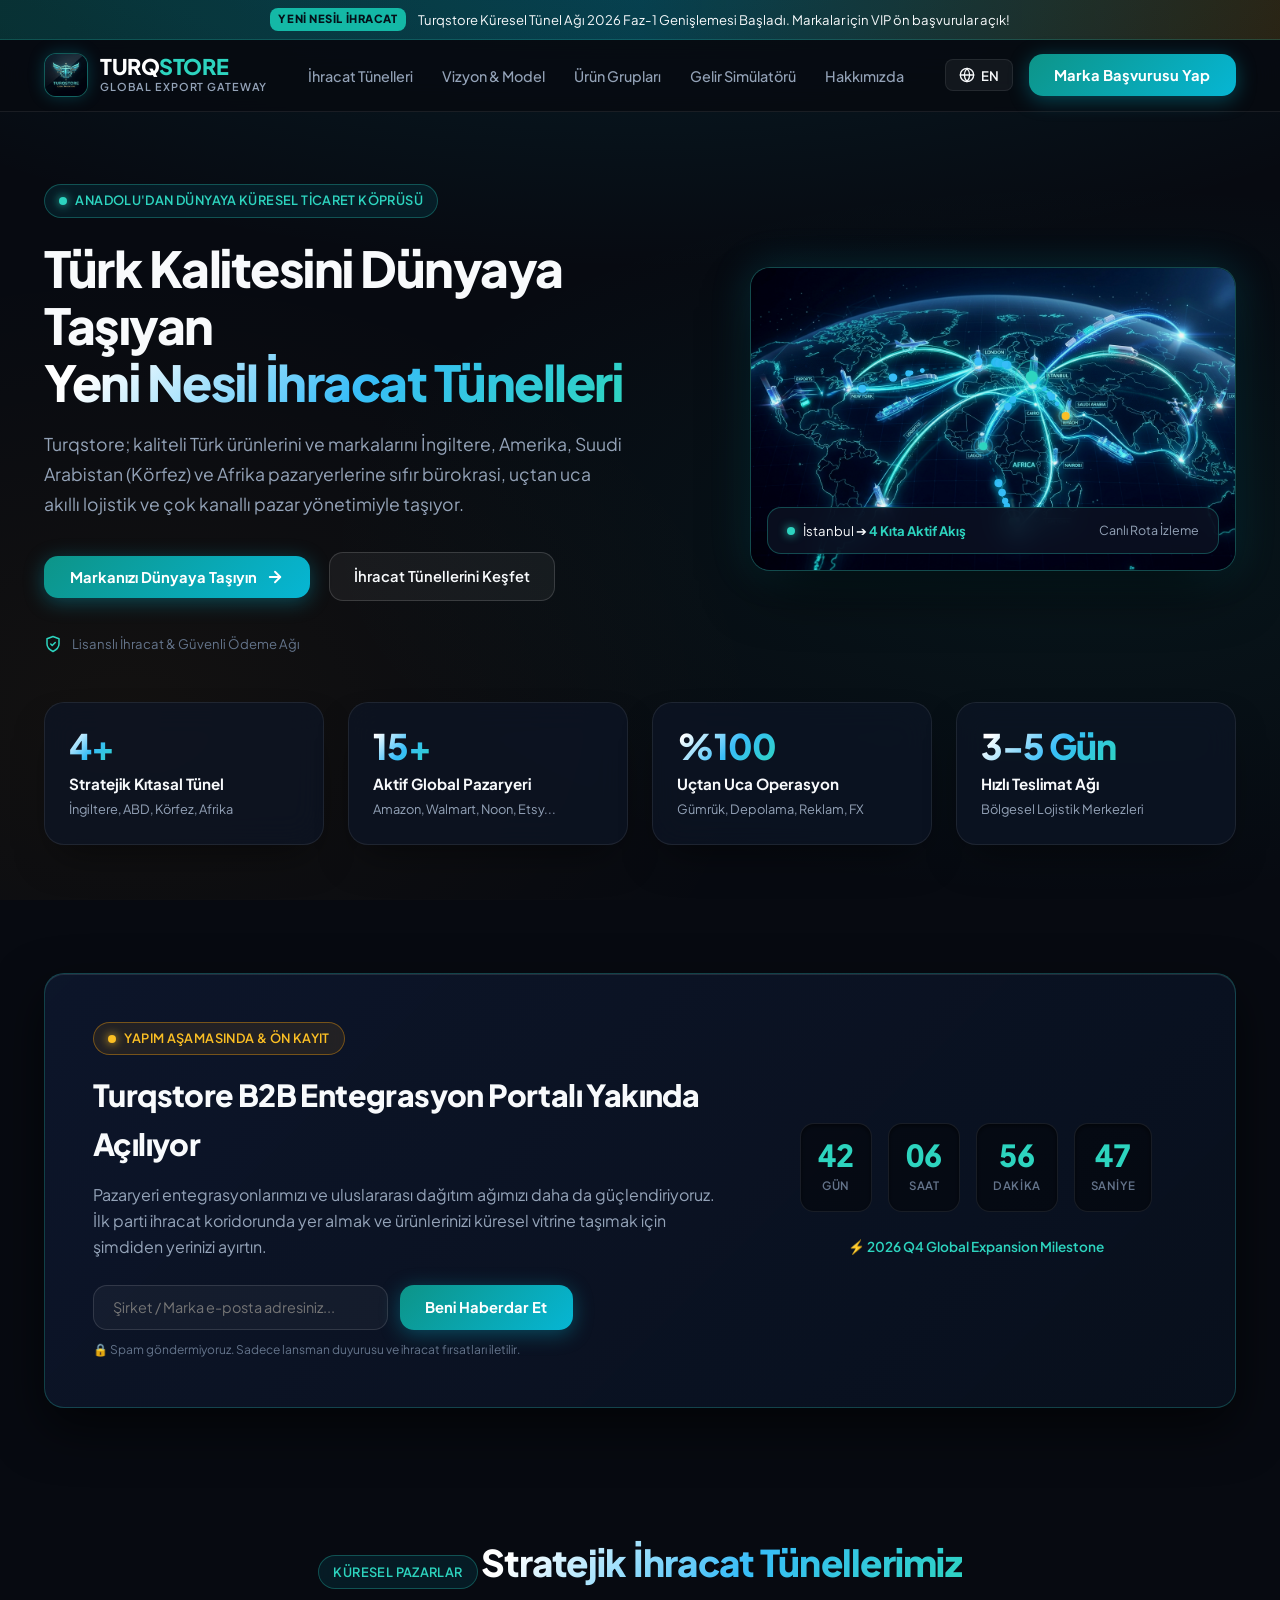
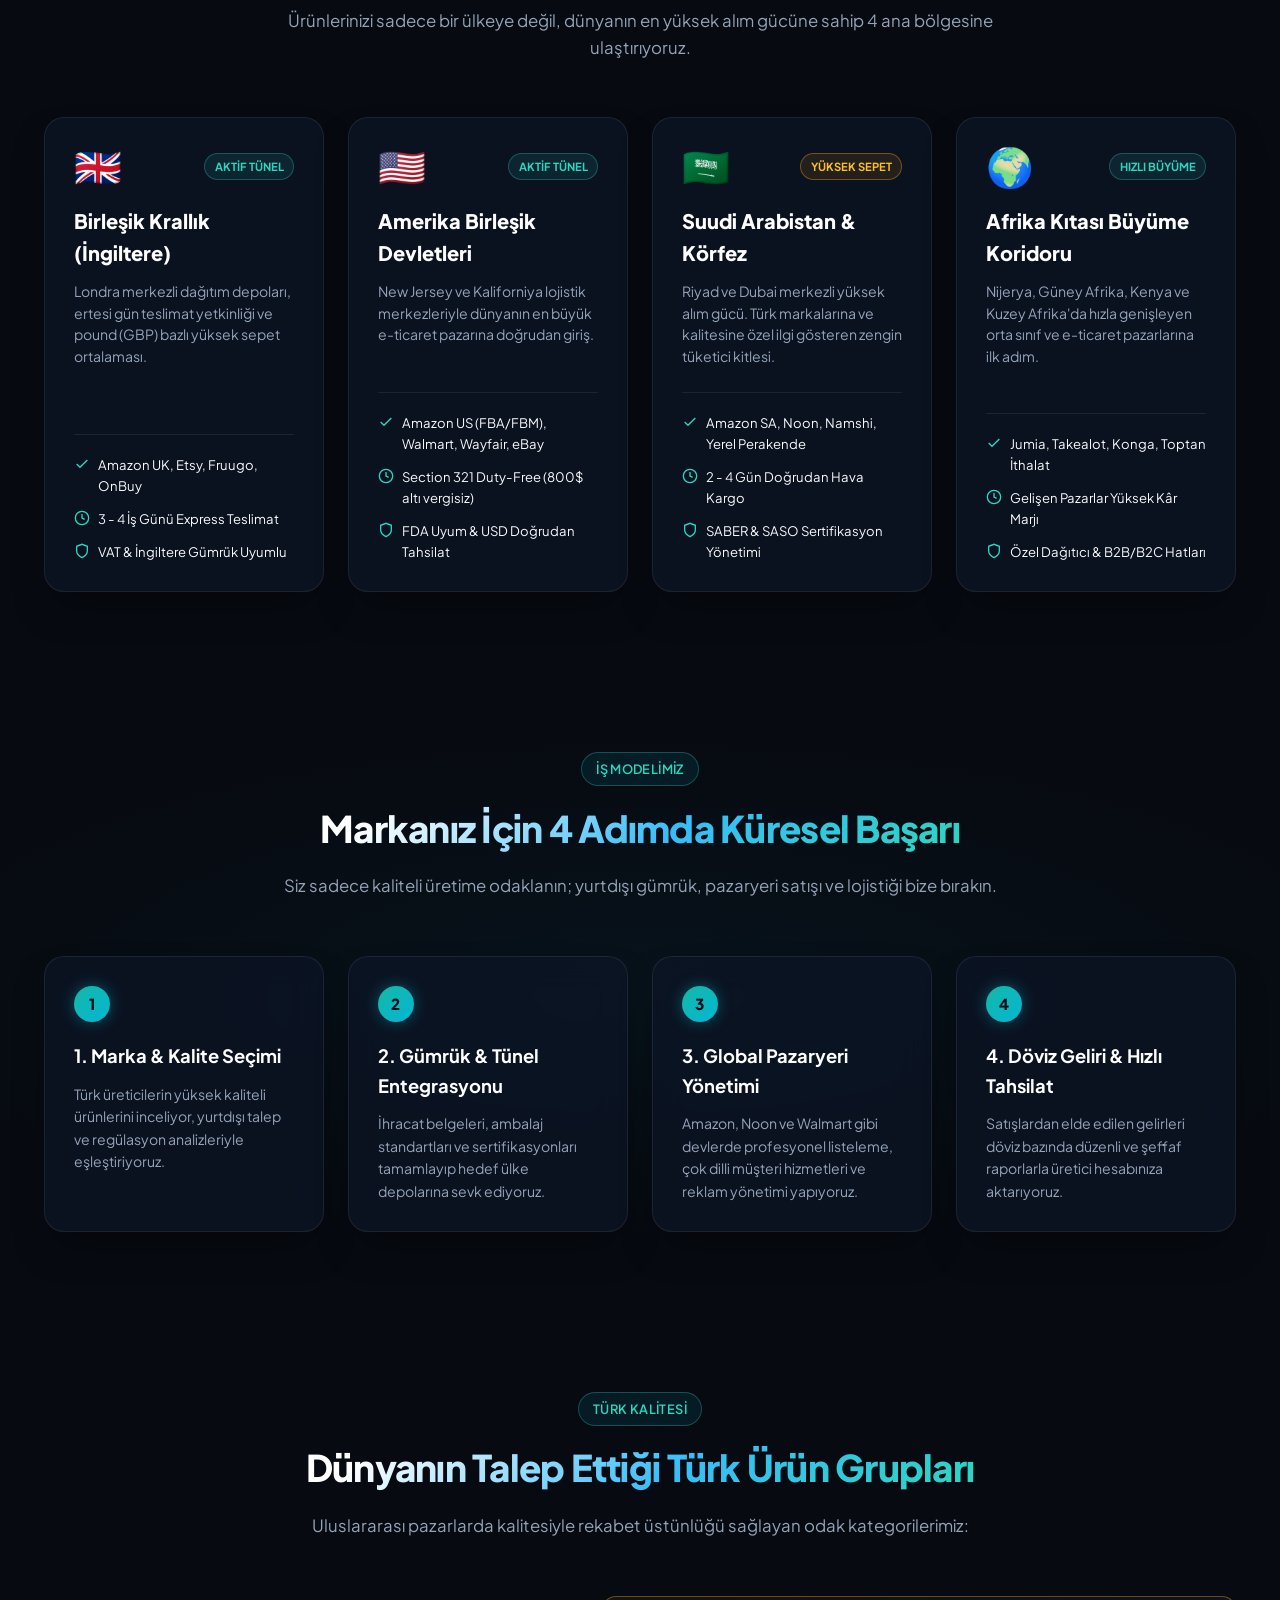
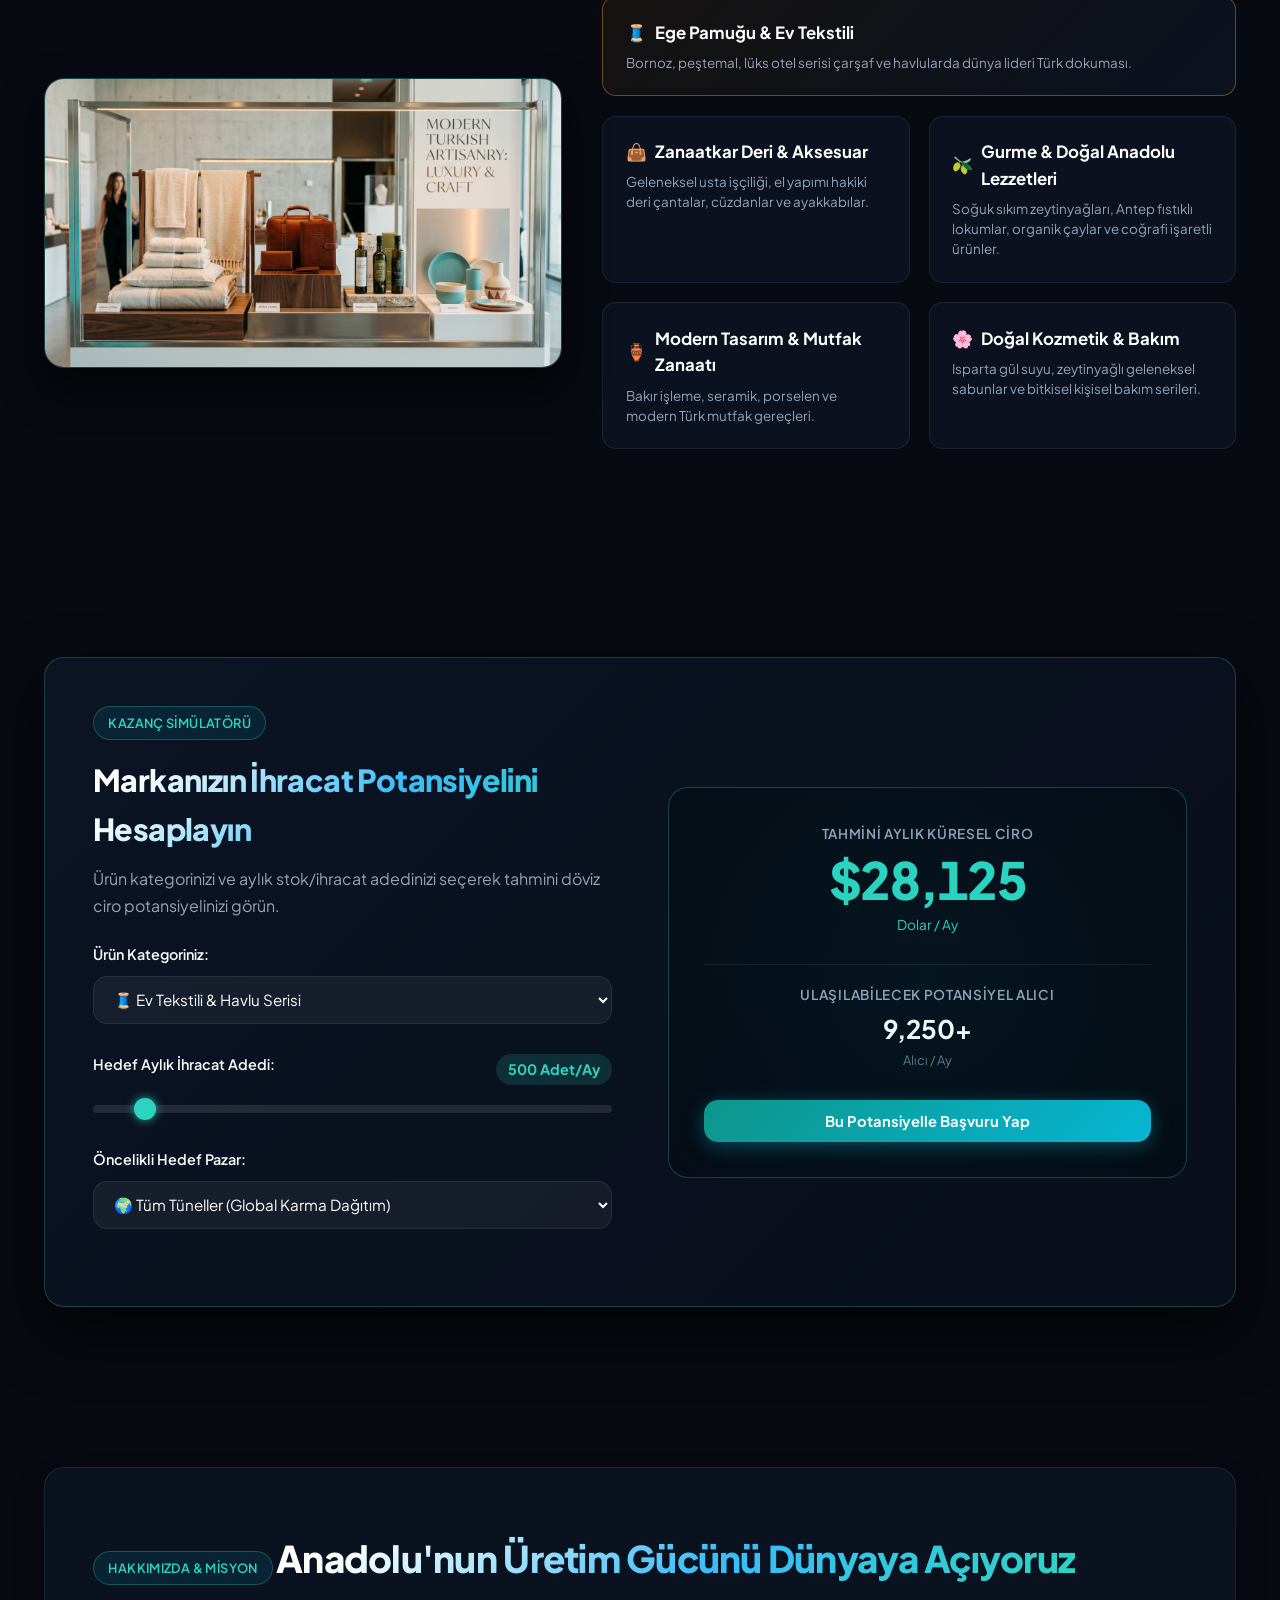
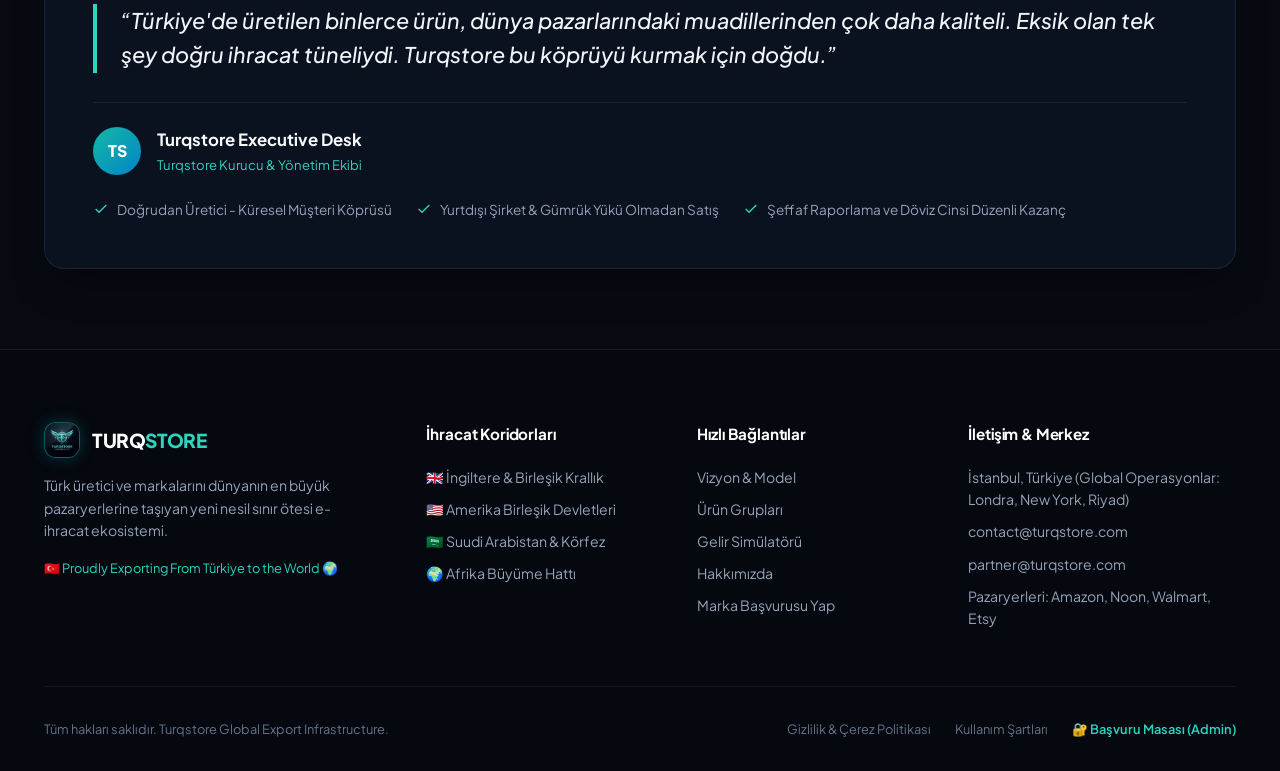
==== index.html @ 83dcb057 "Antigravity START" ====
<!DOCTYPE html>
<html lang="tr">
<head>
  <meta charset="UTF-8">
  <meta name="viewport" content="width=device-width, initial-scale=1.0">
  <title>Turqstore | Türk Markaları İçin Yeni Nesil Küresel İhracat Tünelleri</title>
  <meta name="description" content="Turqstore; Türk üreticilerini ve markalarını İngiltere, Amerika, Suudi Arabistan ve Afrika pazaryerlerine taşıyan yeni nesil sınır ötesi e-ihracat köprüsüdür.">
  <meta name="keywords" content="ihracat, e-ihracat, pazaryeri satış, amazon ihracat, noon körfez satışı, türk ürünleri ihracat, turqstore">
  <meta name="theme-color" content="#070a11">

  <!-- Open Graph -->
  <meta property="og:title" content="Turqstore | Küresel İhracat Tünelleri">
  <meta property="og:description" content="Kaliteli Türk markalarını İngiltere, Amerika, Körfez ve Afrika pazaryerlerine taşıyoruz.">
  <meta property="og:image" content="assets/images/turqstore_hero_visual.jpg">
  <meta property="og:type" content="website">

  <!-- Fonts -->
  <link rel="preconnect" href="https://fonts.googleapis.com">
  <link rel="preconnect" href="https://fonts.gstatic.com" crossorigin>
  <link href="https://fonts.googleapis.com/css2?family=Plus+Jakarta+Sans:wght@400;500;600;700;800&display=swap" rel="stylesheet">

  <!-- Stylesheet -->
  <link rel="stylesheet" href="css/styles.css">
  <link rel="icon" type="image/jpeg" href="assets/images/turqstore_logo_emblem.jpg">
</head>
<body>

  <!-- Top Announcement Bar -->
  <header class="top-announcement">
    <div class="container">
      <span class="badge" data-i18n="announcementBadge">YENİ NESİL İHRACAT</span>
      <span data-i18n="announcementText">Turqstore Küresel Tünel Ağı 2026 Faz-1 Genişlemesi Başladı. Markalar için VIP ön başvurular açık!</span>
    </div>
  </header>

  <!-- Sticky Navbar -->
  <nav class="navbar" id="navbar">
    <div class="container">
      <a href="#hero" class="brand-logo" aria-label="Turqstore Ana Sayfa">
        <div class="brand-emblem-wrap">
          <img src="assets/images/turqstore_logo_emblem.jpg" alt="Turqstore Logo Emblem">
        </div>
        <div class="brand-name-group">
          <div class="brand-title">TURQ<span>STORE</span></div>
          <div class="brand-tagline">Global Export Gateway</div>
        </div>
      </a>

      <ul class="nav-links" id="navLinks">
        <li><a href="#tunnels" class="nav-link" data-i18n="navTunnels">İhracat Tünelleri</a></li>
        <li><a href="#process" class="nav-link" data-i18n="navVision">Vizyon & Model</a></li>
        <li><a href="#products" class="nav-link" data-i18n="navCategories">Ürün Grupları</a></li>
        <li><a href="#calculator" class="nav-link" data-i18n="navCalculator">Gelir Simülatörü</a></li>
        <li><a href="#about" class="nav-link" data-i18n="navAbout">Hakkımızda</a></li>
      </ul>

      <div class="nav-actions">
        <!-- Language Switcher -->
        <button class="lang-btn" id="langToggleBtn" aria-label="Dili Değiştir / Change Language">
          <svg width="16" height="16" viewBox="0 0 24 24" fill="none" stroke="currentColor" stroke-width="2" stroke-linecap="round" stroke-linejoin="round">
            <circle cx="12" cy="12" r="10"></circle>
            <line x1="2" y1="12" x2="22" y2="12"></line>
            <path d="M12 2a15.3 15.3 0 0 1 4 10 15.3 15.3 0 0 1-4 10 15.3 15.3 0 0 1-4-10 15.3 15.3 0 0 1 4-10z"></path>
          </svg>
          <span id="currentLangLabel">EN</span>
        </button>

        <button class="btn-primary open-partner-modal" data-i18n="ctaPartner">
          Marka Başvurusu Yap
        </button>

        <button class="mobile-nav-toggle" id="mobileNavToggle" aria-label="Menüyü Aç/Kapat">
          <svg width="24" height="24" viewBox="0 0 24 24" fill="none" stroke="currentColor" stroke-width="2" stroke-linecap="round" stroke-linejoin="round">
            <line x1="3" y1="12" x2="21" y2="12"></line>
            <line x1="3" y1="6" x2="21" y2="6"></line>
            <line x1="3" y1="18" x2="21" y2="18"></line>
          </svg>
        </button>
      </div>
    </div>
  </nav>

  <!-- Hero Section -->
  <section class="hero-section" id="hero">
    <div class="container">
      <div class="hero-grid">
        <!-- Left Content -->
        <div class="hero-content">
          <div class="pill-badge">
            <span class="pulse-dot"></span>
            <span data-i18n="heroPill">Anadolu'dan Dünyaya Küresel Ticaret Köprüsü</span>
          </div>

          <h1 class="hero-title">
            <span data-i18n="heroTitleStart">Türk Kalitesini Dünyaya Taşıyan</span><br>
            <span class="text-gradient" data-i18n="heroTitleGradient">Yeni Nesil İhracat Tünelleri</span>
          </h1>

          <p class="hero-desc" data-i18n="heroDesc">
            Turqstore; kaliteli Türk ürünlerini ve markalarını İngiltere, Amerika, Suudi Arabistan (Körfez) ve Afrika pazaryerlerine sıfır bürokrasi, uçtan uca akıllı lojistik ve çok kanallı pazar yönetimiyle taşıyor.
          </p>

          <div class="hero-actions">
            <button class="btn-primary open-partner-modal">
              <span data-i18n="heroBtnPrimary">Markanızı Dünyaya Taşıyın</span>
              <svg width="18" height="18" viewBox="0 0 24 24" fill="none" stroke="currentColor" stroke-width="2.5" stroke-linecap="round" stroke-linejoin="round">
                <line x1="5" y1="12" x2="19" y2="12"></line>
                <polyline points="12 5 19 12 12 19"></polyline>
              </svg>
            </button>

            <a href="#tunnels" class="btn-secondary" data-i18n="heroBtnSecondary">
              İhracat Tünellerini Keşfet
            </a>
          </div>

          <div class="hero-trust-badge">
            <svg width="18" height="18" viewBox="0 0 24 24" fill="none" stroke="currentColor" stroke-width="2" stroke-linecap="round" stroke-linejoin="round">
              <path d="M12 22s8-4 8-10V5l-8-3-8 3v7c0 6 8 10 8 10z"></path>
              <polyline points="9 12 11 14 15 10"></polyline>
            </svg>
            <span data-i18n="heroBadgeSecure">Lisanslı İhracat & Güvenli Ödeme Ağı</span>
          </div>
        </div>

        <!-- Right Visual & Interactive Map Canvas -->
        <div class="hero-visual-card">
          <img src="assets/images/turqstore_hero_visual.jpg" alt="Turqstore Global Trade Map">
          <!-- Interactive Node Canvas Overlay -->
          <canvas id="heroRouteCanvas" class="hero-canvas-overlay"></canvas>

          <div class="hero-floating-tag">
            <div class="floating-tag-item">
              <span class="pulse-dot"></span>
              <span>İstanbul ➔ <b>4 Kıta Aktif Akış</b></span>
            </div>
            <div class="floating-tag-item" style="color: var(--text-muted); font-size: 0.78rem;">
              <span>Canlı Rota İzleme</span>
            </div>
          </div>
        </div>
      </div>

      <!-- Live KPI Stats Strip -->
      <div class="stats-strip">
        <div class="stats-grid">
          <div class="glass-panel stat-item">
            <div class="stat-num text-gradient" data-i18n="stat1Number">4+</div>
            <div class="stat-title" data-i18n="stat1Label">Stratejik Kıtasal Tünel</div>
            <div class="stat-desc" data-i18n="stat1Sub">İngiltere, ABD, Körfez, Afrika</div>
          </div>

          <div class="glass-panel stat-item">
            <div class="stat-num text-gradient" data-i18n="stat2Number">15+</div>
            <div class="stat-title" data-i18n="stat2Label">Aktif Global Pazaryeri</div>
            <div class="stat-desc" data-i18n="stat2Sub">Amazon, Walmart, Noon, Etsy...</div>
          </div>

          <div class="glass-panel stat-item">
            <div class="stat-num text-gradient" data-i18n="stat3Number">%100</div>
            <div class="stat-title" data-i18n="stat3Label">Uçtan Uca Operasyon</div>
            <div class="stat-desc" data-i18n="stat3Sub">Gümrük, Depolama, Reklam, FX</div>
          </div>

          <div class="glass-panel stat-item">
            <div class="stat-num text-gradient" data-i18n="stat4Number">3-5 Gün</div>
            <div class="stat-title" data-i18n="stat4Label">Hızlı Teslimat Ağı</div>
            <div class="stat-desc" data-i18n="stat4Sub">Bölgesel Lojistik Merkezleri</div>
          </div>
        </div>
      </div>
    </div>
  </section>

  <!-- Launch & Under Construction VIP Portal Banner -->
  <section class="launch-banner-section" id="launch">
    <div class="container">
      <div class="launch-box">
        <div class="launch-grid">
          <div>
            <div class="pill-badge" style="border-color: rgba(245, 158, 11, 0.4); background: rgba(245, 158, 11, 0.1); color: var(--gold-400);">
              <span class="pulse-dot" style="background-color: var(--gold-400); box-shadow: 0 0 10px var(--gold-400);"></span>
              <span data-i18n="launchBadge">YAPIM AŞAMASINDA & ÖN KAYIT</span>
            </div>

            <h2 class="launch-title" data-i18n="launchTitle">Turqstore B2B Entegrasyon Portalı Yakında Açılıyor</h2>
            <p class="launch-desc" data-i18n="launchDesc">
              Pazaryeri entegrasyonlarımızı ve uluslararası dağıtım ağımızı daha da güçlendiriyoruz. İlk parti ihracat koridorunda yer almak ve ürünlerinizi küresel vitrine taşımak için şimdiden yerinizi ayırtın.
            </p>

            <!-- Newsletter / Pre-Registration -->
            <form class="newsletter-form" id="newsletterForm">
              <input type="email" class="newsletter-input" required placeholder="Şirket / Marka e-posta adresiniz..." data-i18n-placeholder="newsletterPlaceholder">
              <button type="submit" class="btn-primary" data-i18n="newsletterBtn">Beni Haberdar Et</button>
            </form>
            <div class="form-note" data-i18n="newsletterNote">🔒 Spam göndermiyoruz. Sadece lansman duyurusu ve ihracat fırsatları iletilir.</div>
          </div>

          <!-- Digital Countdown Units -->
          <div style="display: flex; flex-direction: column; align-items: center; justify-content: center;">
            <div class="countdown-container">
              <div class="countdown-unit">
                <div class="countdown-val" id="countDays">42</div>
                <div class="countdown-label" data-i18n="days">Gün</div>
              </div>
              <div class="countdown-unit">
                <div class="countdown-val" id="countHours">18</div>
                <div class="countdown-label" data-i18n="hours">Saat</div>
              </div>
              <div class="countdown-unit">
                <div class="countdown-val" id="countMinutes">45</div>
                <div class="countdown-label" data-i18n="minutes">Dakika</div>
              </div>
              <div class="countdown-unit">
                <div class="countdown-val" id="countSeconds">30</div>
                <div class="countdown-label" data-i18n="seconds">Saniye</div>
              </div>
            </div>
            <div style="font-size: 0.85rem; color: var(--turq-400); font-weight: 600;">
              ⚡ 2026 Q4 Global Expansion Milestone
            </div>
          </div>
        </div>
      </div>
    </div>
  </section>

  <!-- Strategic Export Corridors Section -->
  <section class="tunnels-section" id="tunnels">
    <div class="container">
      <div class="section-header">
        <div class="pill-badge" data-i18n="tunnelsBadge">KÜRESEL PAZARLAR</div>
        <h2 class="section-title text-gradient" data-i18n="tunnelsTitle">Stratejik İhracat Tünellerimiz</h2>
        <p class="section-subtitle" data-i18n="tunnelsSubtitle">
          Ürünlerinizi sadece bir ülkeye değil, dünyanın en yüksek alım gücüne sahip 4 ana bölgesine ulaştırıyoruz.
        </p>
      </div>

      <div class="tunnels-grid">
        <!-- UK Tunnel -->
        <div class="glass-panel tunnel-card">
          <div>
            <div class="tunnel-header">
              <span class="tunnel-flag-icon">🇬🇧</span>
              <span class="tunnel-status-badge">AKTİF TÜNEL</span>
            </div>
            <h3 class="tunnel-name" data-i18n="tunnelUKTitle">Birleşik Krallık (İngiltere)</h3>
            <p class="tunnel-desc" data-i18n="tunnelUKDesc">
              Londra merkezli dağıtım depoları, ertesi gün teslimat yetkinliği ve pound (GBP) bazlı yüksek sepet ortalaması.
            </p>
          </div>

          <ul class="tunnel-meta-list">
            <li class="tunnel-meta-item">
              <svg viewBox="0 0 24 24" fill="none" stroke="currentColor" stroke-width="2"><polyline points="20 6 9 17 4 12"></polyline></svg>
              <span data-i18n="tunnelUKPlatforms">Amazon UK, Etsy, Fruugo, OnBuy</span>
            </li>
            <li class="tunnel-meta-item">
              <svg viewBox="0 0 24 24" fill="none" stroke="currentColor" stroke-width="2"><circle cx="12" cy="12" r="10"></circle><polyline points="12 6 12 12 16 14"></polyline></svg>
              <span data-i18n="tunnelUKTransit">3 - 4 İş Günü Express Teslimat</span>
            </li>
            <li class="tunnel-meta-item">
              <svg viewBox="0 0 24 24" fill="none" stroke="currentColor" stroke-width="2"><path d="M12 22s8-4 8-10V5l-8-3-8 3v7c0 6 8 10 8 10z"></path></svg>
              <span data-i18n="tunnelUKCustoms">VAT & İngiltere Gümrük Uyumlu</span>
            </li>
          </ul>
        </div>

        <!-- USA Tunnel -->
        <div class="glass-panel tunnel-card">
          <div>
            <div class="tunnel-header">
              <span class="tunnel-flag-icon">🇺🇸</span>
              <span class="tunnel-status-badge">AKTİF TÜNEL</span>
            </div>
            <h3 class="tunnel-name" data-i18n="tunnelUSATitle">Amerika Birleşik Devletleri</h3>
            <p class="tunnel-desc" data-i18n="tunnelUSADesc">
              New Jersey ve Kaliforniya lojistik merkezleriyle dünyanın en büyük e-ticaret pazarına doğrudan giriş.
            </p>
          </div>

          <ul class="tunnel-meta-list">
            <li class="tunnel-meta-item">
              <svg viewBox="0 0 24 24" fill="none" stroke="currentColor" stroke-width="2"><polyline points="20 6 9 17 4 12"></polyline></svg>
              <span data-i18n="tunnelUSAPlatforms">Amazon US (FBA/FBM), Walmart, Wayfair, eBay</span>
            </li>
            <li class="tunnel-meta-item">
              <svg viewBox="0 0 24 24" fill="none" stroke="currentColor" stroke-width="2"><circle cx="12" cy="12" r="10"></circle><polyline points="12 6 12 12 16 14"></polyline></svg>
              <span data-i18n="tunnelUSATransit">Section 321 Duty-Free (800$ altı vergisiz)</span>
            </li>
            <li class="tunnel-meta-item">
              <svg viewBox="0 0 24 24" fill="none" stroke="currentColor" stroke-width="2"><path d="M12 22s8-4 8-10V5l-8-3-8 3v7c0 6 8 10 8 10z"></path></svg>
              <span data-i18n="tunnelUSACustoms">FDA Uyum & USD Doğrudan Tahsilat</span>
            </li>
          </ul>
        </div>

        <!-- Saudi Arabia & Gulf Tunnel -->
        <div class="glass-panel tunnel-card">
          <div>
            <div class="tunnel-header">
              <span class="tunnel-flag-icon">🇸🇦</span>
              <span class="tunnel-status-badge" style="color: var(--gold-400); border-color: rgba(245, 158, 11, 0.4); background: rgba(245, 158, 11, 0.1);">YÜKSEK SEPET</span>
            </div>
            <h3 class="tunnel-name" data-i18n="tunnelMENATitle">Suudi Arabistan & Körfez</h3>
            <p class="tunnel-desc" data-i18n="tunnelMENADesc">
              Riyad ve Dubai merkezli yüksek alım gücü. Türk markalarına ve kalitesine özel ilgi gösteren zengin tüketici kitlesi.
            </p>
          </div>

          <ul class="tunnel-meta-list">
            <li class="tunnel-meta-item">
              <svg viewBox="0 0 24 24" fill="none" stroke="currentColor" stroke-width="2"><polyline points="20 6 9 17 4 12"></polyline></svg>
              <span data-i18n="tunnelMENAPlatforms">Amazon SA, Noon, Namshi, Yerel Perakende</span>
            </li>
            <li class="tunnel-meta-item">
              <svg viewBox="0 0 24 24" fill="none" stroke="currentColor" stroke-width="2"><circle cx="12" cy="12" r="10"></circle><polyline points="12 6 12 12 16 14"></polyline></svg>
              <span data-i18n="tunnelMENATransit">2 - 4 Gün Doğrudan Hava Kargo</span>
            </li>
            <li class="tunnel-meta-item">
              <svg viewBox="0 0 24 24" fill="none" stroke="currentColor" stroke-width="2"><path d="M12 22s8-4 8-10V5l-8-3-8 3v7c0 6 8 10 8 10z"></path></svg>
              <span data-i18n="tunnelMENACustoms">SABER & SASO Sertifikasyon Yönetimi</span>
            </li>
          </ul>
        </div>

        <!-- Africa Corridor -->
        <div class="glass-panel tunnel-card">
          <div>
            <div class="tunnel-header">
              <span class="tunnel-flag-icon">🌍</span>
              <span class="tunnel-status-badge">HIZLI BÜYÜME</span>
            </div>
            <h3 class="tunnel-name" data-i18n="tunnelAfricaTitle">Afrika Kıtası Büyüme Koridoru</h3>
            <p class="tunnel-desc" data-i18n="tunnelAfricaDesc">
              Nijerya, Güney Afrika, Kenya ve Kuzey Afrika'da hızla genişleyen orta sınıf ve e-ticaret pazarlarına ilk adım.
            </p>
          </div>

          <ul class="tunnel-meta-list">
            <li class="tunnel-meta-item">
              <svg viewBox="0 0 24 24" fill="none" stroke="currentColor" stroke-width="2"><polyline points="20 6 9 17 4 12"></polyline></svg>
              <span data-i18n="tunnelAfricaPlatforms">Jumia, Takealot, Konga, Toptan İthalat</span>
            </li>
            <li class="tunnel-meta-item">
              <svg viewBox="0 0 24 24" fill="none" stroke="currentColor" stroke-width="2"><circle cx="12" cy="12" r="10"></circle><polyline points="12 6 12 12 16 14"></polyline></svg>
              <span data-i18n="tunnelAfricaTransit">Gelişen Pazarlar Yüksek Kâr Marjı</span>
            </li>
            <li class="tunnel-meta-item">
              <svg viewBox="0 0 24 24" fill="none" stroke="currentColor" stroke-width="2"><path d="M12 22s8-4 8-10V5l-8-3-8 3v7c0 6 8 10 8 10z"></path></svg>
              <span data-i18n="tunnelAfricaCustoms">Özel Dağıtıcı & B2B/B2C Hatları</span>
            </li>
          </ul>
        </div>
      </div>
    </div>
  </section>

  <!-- How It Works / Operation Process Section -->
  <section class="process-section" id="process">
    <div class="container">
      <div class="section-header">
        <div class="pill-badge" data-i18n="processBadge">İŞ MODELİMİZ</div>
        <h2 class="section-title text-gradient" data-i18n="processTitle">Markanız İçin 4 Adımda Küresel Başarı</h2>
        <p class="section-subtitle" data-i18n="processSubtitle">
          Siz sadece kaliteli üretime odaklanın; yurtdışı gümrük, pazaryeri satışı ve lojistiği bize bırakın.
        </p>
      </div>

      <div class="process-grid">
        <div class="glass-panel step-card">
          <div class="step-num-pill">1</div>
          <h3 class="step-title" data-i18n="step1Title">1. Marka & Kalite Seçimi</h3>
          <p class="step-desc" data-i18n="step1Desc">
            Türk üreticilerin yüksek kaliteli ürünlerini inceliyor, yurtdışı talep ve regülasyon analizleriyle eşleştiriyoruz.
          </p>
        </div>

        <div class="glass-panel step-card">
          <div class="step-num-pill">2</div>
          <h3 class="step-title" data-i18n="step2Title">2. Gümrük & Tünel Entegrasyonu</h3>
          <p class="step-desc" data-i18n="step2Desc">
            İhracat belgeleri, ambalaj standartları ve sertifikasyonları tamamlayıp hedef ülke depolarına sevk ediyoruz.
          </p>
        </div>

        <div class="glass-panel step-card">
          <div class="step-num-pill">3</div>
          <h3 class="step-title" data-i18n="step3Title">3. Global Pazaryeri Yönetimi</h3>
          <p class="step-desc" data-i18n="step3Desc">
            Amazon, Noon ve Walmart gibi devlerde profesyonel listeleme, çok dilli müşteri hizmetleri ve reklam yönetimi yapıyoruz.
          </p>
        </div>

        <div class="glass-panel step-card">
          <div class="step-num-pill">4</div>
          <h3 class="step-title" data-i18n="step4Title">4. Döviz Geliri & Hızlı Tahsilat</h3>
          <p class="step-desc" data-i18n="step4Desc">
            Satışlardan elde edilen gelirleri döviz bazında düzenli ve şeffaf raporlarla üretici hesabınıza aktarıyoruz.
          </p>
        </div>
      </div>
    </div>
  </section>

  <!-- Curated Turkish Quality Showcase Section -->
  <section class="products-section" id="products">
    <div class="container">
      <div class="section-header">
        <div class="pill-badge" data-i18n="productsBadge">TÜRK KALİTESİ</div>
        <h2 class="section-title text-gradient" data-i18n="productsTitle">Dünyanın Talep Ettiği Türk Ürün Grupları</h2>
        <p class="section-subtitle" data-i18n="productsSubtitle">
          Uluslararası pazarlarda kalitesiyle rekabet üstünlüğü sağlayan odak kategorilerimiz:
        </p>
      </div>

      <div class="products-feature-wrap">
        <!-- Visual Display Image -->
        <div class="products-hero-img-wrap">
          <img src="assets/images/turqstore_products_showcase.jpg" alt="Modern Turkish Artisanry and Products Exhibition">
        </div>

        <!-- Category Grid -->
        <div class="category-cards-grid">
          <div class="category-card featured">
            <h3 class="category-title">
              <span>🧵</span>
              <span data-i18n="cat1Title">Ege Pamuğu & Ev Tekstili</span>
            </h3>
            <p class="category-desc" data-i18n="cat1Desc">
              Bornoz, peştemal, lüks otel serisi çarşaf ve havlularda dünya lideri Türk dokuması.
            </p>
          </div>

          <div class="category-card">
            <h3 class="category-title">
              <span>👜</span>
              <span data-i18n="cat2Title">Zanaatkar Deri & Aksesuar</span>
            </h3>
            <p class="category-desc" data-i18n="cat2Desc">
              Geleneksel usta işçiliği, el yapımı hakiki deri çantalar, cüzdanlar ve ayakkabılar.
            </p>
          </div>

          <div class="category-card">
            <h3 class="category-title">
              <span>🫒</span>
              <span data-i18n="cat3Title">Gurme & Doğal Anadolu Lezzetleri</span>
            </h3>
            <p class="category-desc" data-i18n="cat3Desc">
              Soğuk sıkım zeytinyağları, Antep fıstıklı lokumlar, organik çaylar ve coğrafi işaretli ürünler.
            </p>
          </div>

          <div class="category-card">
            <h3 class="category-title">
              <span>🏺</span>
              <span data-i18n="cat4Title">Modern Tasarım & Mutfak Zanaatı</span>
            </h3>
            <p class="category-desc" data-i18n="cat4Desc">
              Bakır işleme, seramik, porselen ve modern Türk mutfak gereçleri.
            </p>
          </div>

          <div class="category-card">
            <h3 class="category-title">
              <span>🌸</span>
              <span data-i18n="cat5Title">Doğal Kozmetik & Bakım</span>
            </h3>
            <p class="category-desc" data-i18n="cat5Desc">
              Isparta gül suyu, zeytinyağlı geleneksel sabunlar ve bitkisel kişisel bakım serileri.
            </p>
          </div>
        </div>
      </div>
    </div>
  </section>

  <!-- Interactive Export Calculator Section -->
  <section class="calc-section" id="calculator">
    <div class="container">
      <div class="calc-box">
        <div class="calc-grid">
          <!-- Inputs -->
          <div>
            <div class="pill-badge" data-i18n="calcBadge">KAZANÇ SİMÜLATÖRÜ</div>
            <h2 class="launch-title text-gradient" data-i18n="calcTitle">Markanızın İhracat Potansiyelini Hesaplayın</h2>
            <p class="launch-desc" data-i18n="calcSubtitle">
              Ürün kategorinizi ve aylık stok/ihracat adedinizi seçerek tahmini döviz ciro potansiyelinizi görün.
            </p>

            <div class="calc-control-group">
              <label class="calc-label" for="calcCategory" data-i18n="calcCatLabel">Ürün Kategoriniz:</label>
              <select class="calc-select" id="calcCategory">
                <option value="textile">🧵 Ev Tekstili & Havlu Serisi</option>
                <option value="leather">👜 Deri Eşya & El Yapımı Aksesuar</option>
                <option value="gourmet">🫒 Gurme Gıda & Zeytinyağı</option>
                <option value="kitchen">🏺 Tasarım Mutfak & Züccaciye</option>
                <option value="cosmetics">🌸 Doğal Kozmetik & Bakım</option>
              </select>
            </div>

            <div class="calc-control-group">
              <div class="slider-val-wrap">
                <label class="calc-label" for="calcVolume" data-i18n="calcSkuLabel">Hedef Aylık İhracat Adedi:</label>
                <span class="slider-val-pill" id="calcVolumeDisplay">500 Adet/Ay</span>
              </div>
              <input type="range" class="range-slider" id="calcVolume" min="100" max="5000" step="50" value="500">
            </div>

            <div class="calc-control-group">
              <label class="calc-label" for="calcMarket" data-i18n="calcMarketLabel">Öncelikli Hedef Pazar:</label>
              <select class="calc-select" id="calcMarket">
                <option value="all">🌍 Tüm Tüneller (Global Karma Dağıtım)</option>
                <option value="usa">🇺🇸 Amerika Birleşik Devletleri</option>
                <option value="uk">🇬🇧 İngiltere & Birleşik Krallık</option>
                <option value="mena">🇸🇦 Suudi Arabistan & Körfez</option>
                <option value="africa">🌍 Afrika Büyüme Koridoru</option>
              </select>
            </div>
          </div>

          <!-- Dynamic Output Display -->
          <div>
            <div class="calc-results-card">
              <div class="calc-output-block">
                <div class="calc-output-label" data-i18n="calcEstimatedMonthly">Tahmini Aylık Küresel Ciro</div>
                <div class="calc-output-num" id="calcMonthlyRevenue">$28,125</div>
                <div style="font-size: 0.85rem; color: var(--turq-400);" data-i18n="calcCurrency">Dolar / Ay</div>
              </div>

              <div class="calc-output-block" style="border-top: 1px solid var(--border-color); padding-top: 1.2rem;">
                <div class="calc-output-label" data-i18n="calcEstimatedReach">Ulaşılabilecek Potansiyel Alıcı</div>
                <div class="calc-reach-num" id="calcMonthlyReach">9,250+</div>
                <div style="font-size: 0.8rem; color: var(--text-dim);" data-i18n="calcPeople">Alıcı / Ay</div>
              </div>

              <button class="btn-primary" style="width: 100%;" id="calcApplyBtn" data-i18n="calcBtnApplyWithEstimate">
                Bu Potansiyelle Başvuru Yap
              </button>
            </div>
          </div>
        </div>
      </div>
    </div>
  </section>

  <!-- Founder / Mission Statement Section -->
  <section class="about-section" id="about">
    <div class="container">
      <div class="glass-panel about-card">
        <div class="pill-badge" data-i18n="aboutBadge">HAKKIMIZDA & MİSYON</div>
        <h2 class="section-title text-gradient" style="margin-top: 0.8rem;" data-i18n="aboutTitle">
          Anadolu'nun Üretim Gücünü Dünyaya Açıyoruz
        </h2>

        <blockquote class="about-quote" data-i18n="aboutQuote">
          “Türkiye'de üretilen binlerce ürün, dünya pazarlarındaki muadillerinden çok daha kaliteli. Eksik olan tek şey doğru ihracat tüneliydi. Turqstore bu köprüyü kurmak için doğdu.”
        </blockquote>

        <div class="about-founder-row">
          <div class="founder-info">
            <div class="founder-avatar">TS</div>
            <div class="founder-meta">
              <h4>Turqstore Executive Desk</h4>
              <p data-i18n="aboutFounder">Turqstore Kurucu & Yönetim Ekibi</p>
            </div>
          </div>

          <div class="about-points">
            <div class="about-point">
              <svg width="16" height="16" viewBox="0 0 24 24" fill="none" stroke="currentColor" stroke-width="2"><polyline points="20 6 9 17 4 12"></polyline></svg>
              <span data-i18n="aboutPoint1">Doğrudan Üretici - Küresel Müşteri Köprüsü</span>
            </div>
            <div class="about-point">
              <svg width="16" height="16" viewBox="0 0 24 24" fill="none" stroke="currentColor" stroke-width="2"><polyline points="20 6 9 17 4 12"></polyline></svg>
              <span data-i18n="aboutPoint2">Yurtdışı Şirket & Gümrük Yükü Olmadan Satış</span>
            </div>
            <div class="about-point">
              <svg width="16" height="16" viewBox="0 0 24 24" fill="none" stroke="currentColor" stroke-width="2"><polyline points="20 6 9 17 4 12"></polyline></svg>
              <span data-i18n="aboutPoint3">Şeffaf Raporlama ve Döviz Cinsi Düzenli Kazanç</span>
            </div>
          </div>
        </div>
      </div>
    </div>
  </section>

  <!-- Brand Partnership Modal -->
  <div class="modal-backdrop" id="partnerModal" role="dialog" aria-modal="true">
    <div class="modal-content">
      <button class="modal-close-btn" id="modalCloseBtn" aria-label="Kapat">✕</button>

      <!-- Application Form -->
      <form id="partnerForm">
        <div class="modal-header">
          <div class="pill-badge" style="margin-bottom: 0.6rem;">TURQSTORE PARTNER NETWORK</div>
          <h2 class="modal-title text-gradient" data-i18n="modalTitle">Marka İş Ortaklığı Başvurusu</h2>
          <p class="modal-subtitle" data-i18n="modalSubtitle">
            Ürünlerinizi Turqstore ihracat tünellerine dahil etmek için bilgilerinizi paylaşın.
          </p>
        </div>

        <div class="form-grid">
          <div class="form-group">
            <label class="form-label" for="brandName" data-i18n="formBrandName">Marka / Şirket Adı *</label>
            <input type="text" class="form-input" id="brandName" required placeholder="Örn: Anadolu Dokuma A.Ş.">
          </div>

          <div class="form-group">
            <label class="form-label" for="contactName" data-i18n="formContactName">Yetkili Adı Soyadı *</label>
            <input type="text" class="form-input" id="contactName" required placeholder="Örn: Ahmet Yılmaz">
          </div>

          <div class="form-group">
            <label class="form-label" for="partnerEmail" data-i18n="formEmail">Kurumsal E-posta *</label>
            <input type="email" class="form-input" id="partnerEmail" required placeholder="iletisim@sirketiniz.com">
          </div>

          <div class="form-group">
            <label class="form-label" for="partnerPhone" data-i18n="formPhone">Telefon / WhatsApp *</label>
            <input type="tel" class="form-input" id="partnerPhone" required placeholder="+90 5XX XXX XX XX">
          </div>

          <div class="form-group">
            <label class="form-label" for="partnerCategory" data-i18n="formCategory">Ana Ürün Kategorisi *</label>
            <select class="form-select" id="partnerCategory" required>
              <option value="textile">Ev Tekstili & Havlu Grubu</option>
              <option value="leather">Deri Mamulleri & El Sanatları</option>
              <option value="gourmet">Zeytinyağı & Gurme Gıda</option>
              <option value="kitchen">Mutfak, Porselen & Cam Zanaatı</option>
              <option value="cosmetics">Doğal Kozmetik & Bakım</option>
              <option value="other">Diğer Yüksek Standartlı Ürünler</option>
            </select>
          </div>

          <div class="form-group">
            <label class="form-label" for="partnerTargetMarket" data-i18n="formTargetMarkets">Öncelikli İhracat Hedefiniz *</label>
            <select class="form-select" id="partnerTargetMarket" required>
              <option value="all">Tüm Tüneller (UK, USA, Körfez, Afrika)</option>
              <option value="usa">Amerika Birleşik Devletleri</option>
              <option value="uk">İngiltere (Birleşik Krallık)</option>
              <option value="mena">Suudi Arabistan & Körfez Bölgesi</option>
              <option value="africa">Afrika Büyüme Koridoru</option>
            </select>
          </div>

          <div class="form-group">
            <label class="form-label" for="partnerWebsite" data-i18n="formWebsite">Mevcut Web Sitesi / Katalog Linki</label>
            <input type="url" class="form-input" id="partnerWebsite" placeholder="https://www.markaniz.com">
          </div>

          <div class="form-group">
            <label class="form-label" for="partnerVolume" data-i18n="formMonthlyVolume">Mevcut Aylık Üretim / Stok Kapasitesi</label>
            <input type="text" class="form-input" id="partnerVolume" placeholder="Örn: 1.000 Adet/Ay">
          </div>

          <div class="form-group full-width">
            <label class="form-label" for="partnerNotes" data-i18n="formNotes">Ürünleriniz Hakkında Kısa Bilgi</label>
            <textarea class="form-textarea" id="partnerNotes" placeholder="Ürünlerinizin öne çıkan özellikleri, sertifikaları ve varsa mevcut ihracat deneyiminiz..."></textarea>
          </div>
        </div>

        <div style="margin-top: 1.6rem;">
          <button type="submit" class="btn-primary" style="width: 100%;" data-i18n="formSubmit">
            Başvuruyu Gönder & Süreci Başlat
          </button>
        </div>
      </form>

      <!-- Success State -->
      <div class="modal-success-state" id="formSuccessState">
        <div class="success-icon-wrap">
          <svg width="36" height="36" viewBox="0 0 24 24" fill="none" stroke="currentColor" stroke-width="2.5" stroke-linecap="round" stroke-linejoin="round">
            <path d="M22 11.08V12a10 10 0 1 1-5.93-9.14"></path>
            <polyline points="22 4 12 14.01 9 11.01"></polyline>
          </svg>
        </div>
        <h3 class="success-title text-gradient" data-i18n="formSuccessTitle">Tebrikler! Başvurunuz Alındı 🎉</h3>
        <p class="success-desc" data-i18n="formSuccessDesc">
          İhracat operasyon ekibimiz ürünlerinizi ve pazar uyumluluğunuzu inceleyerek 24 saat içinde sizinle iletişime geçecektir.
        </p>
        <div style="background: rgba(255,255,255,0.05); padding: 0.8rem; border-radius: var(--radius-md); margin-bottom: 1.5rem; display: inline-block;">
          <span style="font-size: 0.8rem; color: var(--text-muted);">Başvuru Takip Kodu: </span>
          <b style="color: var(--turq-400); letter-spacing: 0.05em;" id="ticketRefCode">TRQ-2026-8812</b>
        </div>
        <br>
        <div style="display: flex; gap: 0.8rem; justify-content: center; flex-wrap: wrap;">
          <button class="btn-secondary" id="successCloseBtn" data-i18n="formClose">Kapat</button>
          <a href="admin.html" class="btn-primary" style="font-size: 0.85rem; padding: 0.6rem 1.2rem;">
            📊 Başvuru Panelinde Gör
          </a>
        </div>
      </div>
    </div>
  </div>

  <!-- Toast Container -->
  <div id="toastContainer" class="toast-container"></div>

  <!-- Footer -->
  <footer class="footer">
    <div class="container">
      <div class="footer-grid">
        <div>
          <div class="brand-logo">
            <div class="brand-emblem-wrap" style="width: 36px; height: 36px;">
              <img src="assets/images/turqstore_logo_emblem.jpg" alt="Turqstore">
            </div>
            <div class="brand-title" style="font-size: 1.2rem;">TURQ<span>STORE</span></div>
          </div>
          <p class="footer-brand-desc" data-i18n="footerDesc">
            Türk üretici ve markalarını dünyanın en büyük pazaryerlerine taşıyan yeni nesil sınır ötesi e-ihracat ekosistemi.
          </p>
          <div style="margin-top: 1rem; display: flex; align-items: center; gap: 0.5rem; font-size: 0.8rem; color: var(--turq-400);">
            <span>🇹🇷 Proudly Exporting From Türkiye to the World 🌍</span>
          </div>
        </div>

        <div>
          <h4 class="footer-heading" data-i18n="footerCorridors">İhracat Koridorları</h4>
          <ul class="footer-list">
            <li><a href="#tunnels">🇬🇧 İngiltere & Birleşik Krallık</a></li>
            <li><a href="#tunnels">🇺🇸 Amerika Birleşik Devletleri</a></li>
            <li><a href="#tunnels">🇸🇦 Suudi Arabistan & Körfez</a></li>
            <li><a href="#tunnels">🌍 Afrika Büyüme Hattı</a></li>
          </ul>
        </div>

        <div>
          <h4 class="footer-heading" data-i18n="footerQuickLinks">Hızlı Bağlantılar</h4>
          <ul class="footer-list">
            <li><a href="#process" data-i18n="navVision">Vizyon & Model</a></li>
            <li><a href="#products" data-i18n="navCategories">Ürün Grupları</a></li>
            <li><a href="#calculator" data-i18n="navCalculator">Gelir Simülatörü</a></li>
            <li><a href="#about" data-i18n="navAbout">Hakkımızda</a></li>
            <li><a href="#" class="open-partner-modal" data-i18n="ctaPartner">Marka Başvurusu</a></li>
          </ul>
        </div>

        <div>
          <h4 class="footer-heading" data-i18n="footerContactTitle">İletişim & Merkez</h4>
          <ul class="footer-list">
            <li data-i18n="footerAddress">İstanbul, Türkiye (Global Operasyonlar: Londra, New York, Riyad)</li>
            <li><a href="mailto:contact@turqstore.com">contact@turqstore.com</a></li>
            <li><a href="mailto:partner@turqstore.com">partner@turqstore.com</a></li>
            <li>Pazaryerleri: Amazon, Noon, Walmart, Etsy</li>
          </ul>
        </div>
      </div>

      <div class="footer-bottom">
        <div data-i18n="footerRights">© 2026 Turqstore Global Export Infrastructure. Tüm hakları saklıdır.</div>
        <div class="footer-bottom-links">
          <a href="#" data-i18n="footerPrivacy">Gizlilik Politikası</a>
          <a href="#" data-i18n="footerTerms">Kullanım Şartları</a>
          <a href="admin.html" style="color: var(--turq-400); font-weight: 600;">🔐 Başvuru Masası (Admin)</a>
        </div>
      </div>
    </div>
  </footer>

  <!-- Scripts -->
  <script src="js/translations.js"></script>
  <script src="js/app.js"></script>
</body>
</html>
---- css/styles.css ----
/* Turqstore Global Export - Modern Stylesheet */
:root {
  --bg-primary: #070a11;
  --bg-secondary: #0c1220;
  --bg-card: rgba(13, 21, 38, 0.72);
  --bg-card-hover: rgba(19, 31, 56, 0.85);
  --border-color: rgba(255, 255, 255, 0.08);
  --border-glow: rgba(45, 212, 191, 0.3);
  
  --turq-400: #2dd4bf;
  --turq-500: #14b8a6;
  --turq-600: #0d9488;
  --cyan-400: #38bdf8;
  --cyan-500: #06b6d4;
  --gold-400: #fbbf24;
  --gold-500: #f59e0b;
  
  --text-main: #f8fafc;
  --text-muted: #94a3b8;
  --text-dim: #64748b;
  
  --radius-sm: 8px;
  --radius-md: 14px;
  --radius-lg: 20px;
  --radius-full: 9999px;
  
  --font-sans: 'Plus Jakarta Sans', 'Inter', -apple-system, BlinkMacSystemFont, "Segoe UI", Roboto, sans-serif;
  --transition-fast: 0.2s cubic-bezier(0.4, 0, 0.2, 1);
  --transition-smooth: 0.35s cubic-bezier(0.16, 1, 0.3, 1);
}

*, *::before, *::after {
  box-sizing: border-box;
  margin: 0;
  padding: 0;
}

html {
  scroll-behavior: smooth;
  font-size: 16px;
  color-scheme: dark;
}

body {
  font-family: var(--font-sans);
  background-color: var(--bg-primary);
  color: var(--text-main);
  line-height: 1.6;
  overflow-x: hidden;
  background-image: 
    radial-gradient(ellipse 80% 50% at 50% -20%, rgba(6, 182, 212, 0.15), transparent),
    radial-gradient(ellipse 60% 40% at 85% 60%, rgba(20, 184, 166, 0.07), transparent),
    radial-gradient(ellipse 50% 50% at 10% 80%, rgba(245, 158, 11, 0.05), transparent);
  background-attachment: fixed;
  min-height: 100vh;
}

/* Typography & Helpers */
a {
  color: inherit;
  text-decoration: none;
}

button, input, select, textarea {
  font-family: inherit;
}

.container {
  width: 100%;
  max-width: 1240px;
  margin: 0 auto;
  padding: 0 1.5rem;
}

.text-gradient {
  background: linear-gradient(135deg, #ffffff 10%, #38bdf8 55%, #2dd4bf 100%);
  -webkit-background-clip: text;
  -webkit-text-fill-color: transparent;
  display: inline-block;
}

.text-gold-gradient {
  background: linear-gradient(135deg, #fef08a 0%, #fbbf24 60%, #f59e0b 100%);
  -webkit-background-clip: text;
  -webkit-text-fill-color: transparent;
}

.pill-badge {
  display: inline-flex;
  align-items: center;
  gap: 0.5rem;
  padding: 0.35rem 0.9rem;
  background: rgba(6, 182, 212, 0.1);
  border: 1px solid rgba(45, 212, 191, 0.3);
  border-radius: var(--radius-full);
  font-size: 0.8rem;
  font-weight: 600;
  color: var(--turq-400);
  letter-spacing: 0.03em;
  text-transform: uppercase;
  backdrop-filter: blur(8px);
}

.pulse-dot {
  width: 8px;
  height: 8px;
  background-color: var(--turq-400);
  border-radius: 50%;
  box-shadow: 0 0 10px var(--turq-400);
  animation: pulse 2s infinite;
}

@keyframes pulse {
  0% { transform: scale(0.95); box-shadow: 0 0 0 0 rgba(45, 212, 191, 0.7); }
  70% { transform: scale(1.2); box-shadow: 0 0 0 8px rgba(45, 212, 191, 0); }
  100% { transform: scale(0.95); box-shadow: 0 0 0 0 rgba(45, 212, 191, 0); }
}

/* Glass Card */
.glass-panel {
  background: var(--bg-card);
  backdrop-filter: blur(16px);
  -webkit-backdrop-filter: blur(16px);
  border: 1px solid var(--border-color);
  border-radius: var(--radius-lg);
  box-shadow: 0 20px 40px -15px rgba(0, 0, 0, 0.5);
  transition: all var(--transition-smooth);
}

.glass-panel:hover {
  border-color: var(--border-glow);
  transform: translateY(-3px);
  box-shadow: 0 25px 50px -12px rgba(6, 182, 212, 0.15);
}

/* Announcement Topbar */
.top-announcement {
  background: linear-gradient(90deg, rgba(13, 148, 136, 0.25) 0%, rgba(6, 182, 212, 0.25) 50%, rgba(245, 158, 11, 0.15) 100%);
  border-bottom: 1px solid rgba(45, 212, 191, 0.2);
  padding: 0.5rem 1rem;
  font-size: 0.82rem;
  text-align: center;
  position: relative;
  z-index: 60;
}

.top-announcement .container {
  display: flex;
  align-items: center;
  justify-content: center;
  gap: 0.75rem;
  flex-wrap: wrap;
}

.top-announcement .badge {
  background: var(--turq-500);
  color: #041019;
  font-size: 0.7rem;
  font-weight: 800;
  padding: 0.15rem 0.5rem;
  border-radius: var(--radius-sm);
  letter-spacing: 0.05em;
}

/* Navbar */
.navbar {
  position: sticky;
  top: 0;
  width: 100%;
  z-index: 50;
  background: rgba(7, 10, 17, 0.82);
  backdrop-filter: blur(18px);
  -webkit-backdrop-filter: blur(18px);
  border-bottom: 1px solid var(--border-color);
  padding: 0.85rem 0;
  transition: all var(--transition-fast);
}

.navbar .container {
  display: flex;
  align-items: center;
  justify-content: space-between;
}

.brand-logo {
  display: flex;
  align-items: center;
  gap: 0.75rem;
}

.brand-emblem-wrap {
  width: 44px;
  height: 44px;
  border-radius: 12px;
  background: linear-gradient(135deg, rgba(6, 182, 212, 0.2), rgba(20, 184, 166, 0.05));
  border: 1px solid rgba(45, 212, 191, 0.35);
  display: flex;
  align-items: center;
  justify-content: center;
  overflow: hidden;
  box-shadow: 0 0 16px rgba(6, 182, 212, 0.25);
}

.brand-emblem-wrap img {
  width: 100%;
  height: 100%;
  object-fit: cover;
}

.brand-name-group {
  display: flex;
  flex-direction: column;
}

.brand-title {
  font-size: 1.35rem;
  font-weight: 800;
  letter-spacing: -0.02em;
  line-height: 1.1;
  color: #ffffff;
}

.brand-title span {
  color: var(--turq-400);
}

.brand-tagline {
  font-size: 0.68rem;
  font-weight: 600;
  color: var(--text-muted);
  letter-spacing: 0.08em;
  text-transform: uppercase;
}

.nav-links {
  display: flex;
  align-items: center;
  list-style: none;
  gap: 1.8rem;
}

.nav-link {
  font-size: 0.9rem;
  font-weight: 500;
  color: var(--text-muted);
  transition: color var(--transition-fast);
  position: relative;
}

.nav-link:hover {
  color: var(--turq-400);
}

.nav-actions {
  display: flex;
  align-items: center;
  gap: 1rem;
}

/* Lang Switcher */
.lang-btn {
  display: flex;
  align-items: center;
  gap: 0.4rem;
  background: rgba(255, 255, 255, 0.05);
  border: 1px solid var(--border-color);
  color: var(--text-main);
  padding: 0.4rem 0.8rem;
  border-radius: var(--radius-sm);
  font-size: 0.82rem;
  font-weight: 600;
  cursor: pointer;
  transition: all var(--transition-fast);
}

.lang-btn:hover {
  background: rgba(45, 212, 191, 0.15);
  border-color: var(--turq-400);
  color: var(--turq-400);
}

/* Buttons */
.btn-primary {
  display: inline-flex;
  align-items: center;
  justify-content: center;
  gap: 0.6rem;
  background: linear-gradient(135deg, #0d9488 0%, #06b6d4 100%);
  color: #ffffff;
  font-weight: 700;
  font-size: 0.92rem;
  padding: 0.75rem 1.6rem;
  border-radius: var(--radius-md);
  border: none;
  cursor: pointer;
  box-shadow: 0 4px 20px rgba(6, 182, 212, 0.35);
  transition: all var(--transition-smooth);
}

.btn-primary:hover {
  transform: translateY(-2px);
  box-shadow: 0 8px 30px rgba(6, 182, 212, 0.5);
  background: linear-gradient(135deg, #0f766e 0%, #0891b2 100%);
}

.btn-secondary {
  display: inline-flex;
  align-items: center;
  justify-content: center;
  gap: 0.6rem;
  background: rgba(255, 255, 255, 0.05);
  border: 1px solid rgba(255, 255, 255, 0.15);
  color: var(--text-main);
  font-weight: 600;
  font-size: 0.92rem;
  padding: 0.75rem 1.5rem;
  border-radius: var(--radius-md);
  cursor: pointer;
  transition: all var(--transition-fast);
}

.btn-secondary:hover {
  background: rgba(255, 255, 255, 0.1);
  border-color: var(--turq-400);
  color: var(--turq-400);
}

/* Mobile Toggle */
.mobile-nav-toggle {
  display: none;
  background: none;
  border: none;
  color: var(--text-main);
  cursor: pointer;
  padding: 0.5rem;
}

/* Hero Section */
.hero-section {
  position: relative;
  padding: 4.5rem 0 3.5rem;
  overflow: hidden;
}

.hero-grid {
  display: grid;
  grid-template-columns: 1.15fr 0.85fr;
  align-items: center;
  gap: 3rem;
}

.hero-content {
  position: relative;
  z-index: 2;
}

.hero-title {
  font-size: 3.1rem;
  font-weight: 800;
  line-height: 1.15;
  letter-spacing: -0.03em;
  margin: 1.4rem 0 1.2rem;
}

.hero-desc {
  font-size: 1.1rem;
  color: var(--text-muted);
  line-height: 1.7;
  margin-bottom: 2rem;
  max-width: 580px;
}

.hero-actions {
  display: flex;
  align-items: center;
  gap: 1.2rem;
  flex-wrap: wrap;
  margin-bottom: 2rem;
}

.hero-trust-badge {
  display: flex;
  align-items: center;
  gap: 0.6rem;
  font-size: 0.82rem;
  color: var(--text-dim);
}

.hero-trust-badge svg {
  color: var(--turq-400);
}

/* Hero Visual & Interactive Canvas Area */
.hero-visual-card {
  position: relative;
  border-radius: var(--radius-lg);
  overflow: hidden;
  border: 1px solid var(--border-glow);
  box-shadow: 0 25px 60px -15px rgba(0, 0, 0, 0.8), 0 0 40px rgba(6, 182, 212, 0.2);
  background: #090e1a;
  aspect-ratio: 16 / 10;
}

.hero-visual-card img {
  width: 100%;
  height: 100%;
  object-fit: cover;
  display: block;
  filter: contrast(105%) brightness(95%);
}

.hero-canvas-overlay {
  position: absolute;
  top: 0;
  left: 0;
  width: 100%;
  height: 100%;
  pointer-events: auto;
}

.hero-floating-tag {
  position: absolute;
  bottom: 1rem;
  left: 1rem;
  right: 1rem;
  background: rgba(11, 17, 33, 0.85);
  backdrop-filter: blur(12px);
  border: 1px solid rgba(45, 212, 191, 0.3);
  padding: 0.75rem 1.2rem;
  border-radius: var(--radius-md);
  display: flex;
  align-items: center;
  justify-content: space-between;
  font-size: 0.82rem;
}

.floating-tag-item {
  display: flex;
  align-items: center;
  gap: 0.5rem;
}

.floating-tag-item b {
  color: var(--turq-400);
}

/* Stats Strip */
.stats-strip {
  margin-top: 3rem;
  position: relative;
  z-index: 5;
}

.stats-grid {
  display: grid;
  grid-template-columns: repeat(4, 1fr);
  gap: 1.5rem;
}

.stat-item {
  padding: 1.5rem;
  text-align: left;
}

.stat-num {
  font-size: 2.2rem;
  font-weight: 800;
  letter-spacing: -0.03em;
  line-height: 1.1;
  margin-bottom: 0.35rem;
}

.stat-title {
  font-size: 0.95rem;
  font-weight: 700;
  color: var(--text-main);
}

.stat-desc {
  font-size: 0.8rem;
  color: var(--text-muted);
  margin-top: 0.2rem;
}

/* Launch & Under Construction Banner */
.launch-banner-section {
  padding: 4.5rem 0 2rem;
}

.launch-box {
  position: relative;
  overflow: hidden;
  padding: 3rem;
  background: linear-gradient(135deg, rgba(14, 25, 48, 0.8) 0%, rgba(9, 16, 30, 0.9) 100%);
  border: 1px solid rgba(45, 212, 191, 0.25);
  border-radius: var(--radius-lg);
  box-shadow: 0 20px 50px rgba(0, 0, 0, 0.6), inset 0 1px 0 rgba(255, 255, 255, 0.1);
}

.launch-grid {
  display: grid;
  grid-template-columns: 1.2fr 0.8fr;
  align-items: center;
  gap: 2.5rem;
}

.launch-title {
  font-size: 1.9rem;
  font-weight: 800;
  margin: 1rem 0 0.8rem;
  letter-spacing: -0.02em;
}

.launch-desc {
  color: var(--text-muted);
  font-size: 1rem;
  line-height: 1.65;
  margin-bottom: 1.5rem;
}

/* Countdown */
.countdown-container {
  display: flex;
  gap: 1rem;
  margin-bottom: 1.5rem;
}

.countdown-unit {
  background: rgba(0, 0, 0, 0.4);
  border: 1px solid rgba(255, 255, 255, 0.08);
  border-radius: var(--radius-md);
  padding: 1rem;
  min-width: 72px;
  text-align: center;
  box-shadow: inset 0 2px 4px rgba(0,0,0,0.5);
}

.countdown-val {
  font-size: 1.9rem;
  font-weight: 800;
  color: var(--turq-400);
  line-height: 1;
  font-variant-numeric: tabular-nums;
}

.countdown-label {
  font-size: 0.72rem;
  text-transform: uppercase;
  color: var(--text-dim);
  font-weight: 600;
  margin-top: 0.4rem;
  letter-spacing: 0.05em;
}

.newsletter-form {
  display: flex;
  gap: 0.75rem;
  max-width: 480px;
}

.newsletter-input {
  flex: 1;
  background: rgba(255, 255, 255, 0.04);
  border: 1px solid rgba(255, 255, 255, 0.12);
  padding: 0.8rem 1.2rem;
  border-radius: var(--radius-md);
  color: #fff;
  font-size: 0.9rem;
  outline: none;
  transition: border var(--transition-fast);
}

.newsletter-input:focus {
  border-color: var(--turq-400);
  box-shadow: 0 0 10px rgba(45, 212, 191, 0.2);
}

.form-note {
  font-size: 0.75rem;
  color: var(--text-dim);
  margin-top: 0.6rem;
}

/* Section Common Header */
.section-header {
  text-align: center;
  max-width: 750px;
  margin: 0 auto 3.5rem;
}

.section-title {
  font-size: 2.3rem;
  font-weight: 800;
  letter-spacing: -0.02em;
  margin: 0.8rem 0 1rem;
}

.section-subtitle {
  font-size: 1.05rem;
  color: var(--text-muted);
  line-height: 1.6;
}

/* Export Tunnels Section */
.tunnels-section {
  padding: 5rem 0;
}

.tunnels-grid {
  display: grid;
  grid-template-columns: repeat(4, 1fr);
  gap: 1.5rem;
}

.tunnel-card {
  padding: 1.8rem;
  display: flex;
  flex-direction: column;
  justify-content: space-between;
  position: relative;
  overflow: hidden;
}

.tunnel-card::before {
  content: '';
  position: absolute;
  top: 0;
  left: 0;
  width: 100%;
  height: 4px;
  background: linear-gradient(90deg, var(--turq-400), var(--cyan-400));
  opacity: 0;
  transition: opacity var(--transition-fast);
}

.tunnel-card:hover::before {
  opacity: 1;
}

.tunnel-header {
  display: flex;
  align-items: center;
  justify-content: space-between;
  margin-bottom: 1.2rem;
}

.tunnel-flag-icon {
  font-size: 2.4rem;
  line-height: 1;
}

.tunnel-status-badge {
  font-size: 0.7rem;
  font-weight: 700;
  color: var(--turq-400);
  background: rgba(45, 212, 191, 0.1);
  padding: 0.25rem 0.6rem;
  border-radius: var(--radius-full);
  border: 1px solid rgba(45, 212, 191, 0.3);
}

.tunnel-name {
  font-size: 1.25rem;
  font-weight: 800;
  margin-bottom: 0.75rem;
  color: #fff;
}

.tunnel-desc {
  font-size: 0.88rem;
  color: var(--text-muted);
  line-height: 1.55;
  margin-bottom: 1.5rem;
}

.tunnel-meta-list {
  list-style: none;
  border-top: 1px solid var(--border-color);
  padding-top: 1.2rem;
  margin-top: auto;
  display: flex;
  flex-direction: column;
  gap: 0.75rem;
}

.tunnel-meta-item {
  display: flex;
  align-items: flex-start;
  gap: 0.5rem;
  font-size: 0.82rem;
  color: var(--text-main);
}

.tunnel-meta-item svg {
  flex-shrink: 0;
  width: 16px;
  height: 16px;
  color: var(--turq-400);
  margin-top: 2px;
}

/* Process Section */
.process-section {
  padding: 5rem 0;
  background: radial-gradient(ellipse 60% 40% at 50% 50%, rgba(6, 182, 212, 0.05), transparent);
}

.process-grid {
  display: grid;
  grid-template-columns: repeat(4, 1fr);
  gap: 1.5rem;
  position: relative;
}

.step-card {
  padding: 1.8rem;
  position: relative;
}

.step-num-pill {
  width: 36px;
  height: 36px;
  border-radius: 50%;
  background: linear-gradient(135deg, var(--turq-500), #06b6d4);
  color: #041019;
  font-weight: 800;
  display: flex;
  align-items: center;
  justify-content: center;
  margin-bottom: 1.2rem;
  font-size: 0.95rem;
  box-shadow: 0 0 15px rgba(6, 182, 212, 0.4);
}

.step-title {
  font-size: 1.15rem;
  font-weight: 700;
  margin-bottom: 0.75rem;
  color: #fff;
}

.step-desc {
  font-size: 0.88rem;
  color: var(--text-muted);
  line-height: 1.6;
}

/* Products Showcase Section */
.products-section {
  padding: 5rem 0;
}

.products-feature-wrap {
  display: grid;
  grid-template-columns: 0.9fr 1.1fr;
  gap: 2.5rem;
  align-items: center;
  margin-bottom: 3rem;
}

.products-hero-img-wrap {
  position: relative;
  border-radius: var(--radius-lg);
  overflow: hidden;
  border: 1px solid var(--border-glow);
  box-shadow: 0 20px 40px rgba(0, 0, 0, 0.7);
}

.products-hero-img-wrap img {
  width: 100%;
  height: 100%;
  object-fit: cover;
  display: block;
}

.category-cards-grid {
  display: grid;
  grid-template-columns: repeat(2, 1fr);
  gap: 1.2rem;
}

.category-card {
  padding: 1.4rem;
  border-radius: var(--radius-md);
  border: 1px solid var(--border-color);
  background: rgba(15, 23, 42, 0.6);
  transition: all var(--transition-fast);
}

.category-card:hover {
  border-color: var(--turq-400);
  background: rgba(20, 32, 58, 0.8);
  transform: translateY(-2px);
}

.category-card.featured {
  grid-column: span 2;
  border-color: rgba(245, 158, 11, 0.4);
  background: linear-gradient(135deg, rgba(245, 158, 11, 0.06), rgba(15, 23, 42, 0.6));
}

.category-title {
  font-size: 1.05rem;
  font-weight: 700;
  color: #fff;
  margin-bottom: 0.4rem;
  display: flex;
  align-items: center;
  gap: 0.5rem;
}

.category-desc {
  font-size: 0.84rem;
  color: var(--text-muted);
  line-height: 1.5;
}

/* Calculator Section */
.calc-section {
  padding: 5rem 0;
}

.calc-box {
  padding: 3rem;
  background: linear-gradient(135deg, rgba(13, 22, 40, 0.85) 0%, rgba(9, 15, 28, 0.95) 100%);
  border: 1px solid rgba(45, 212, 191, 0.25);
  border-radius: var(--radius-lg);
  box-shadow: 0 25px 60px rgba(0, 0, 0, 0.7);
}

.calc-grid {
  display: grid;
  grid-template-columns: 1fr 1fr;
  gap: 3.5rem;
  align-items: center;
}

.calc-control-group {
  margin-bottom: 1.8rem;
}

.calc-label {
  display: block;
  font-size: 0.9rem;
  font-weight: 600;
  color: var(--text-main);
  margin-bottom: 0.6rem;
}

.calc-select {
  width: 100%;
  background: rgba(255, 255, 255, 0.05);
  border: 1px solid var(--border-color);
  color: #fff;
  padding: 0.8rem 1rem;
  border-radius: var(--radius-md);
  font-size: 0.95rem;
  outline: none;
  cursor: pointer;
}

.calc-select option {
  background: #0d1525;
  color: #fff;
}

.calc-select:focus {
  border-color: var(--turq-400);
}

.slider-val-wrap {
  display: flex;
  justify-content: space-between;
  align-items: center;
  margin-bottom: 0.5rem;
}

.slider-val-pill {
  background: rgba(45, 212, 191, 0.15);
  color: var(--turq-400);
  font-weight: 700;
  padding: 0.25rem 0.75rem;
  border-radius: var(--radius-full);
  font-size: 0.9rem;
}

.range-slider {
  width: 100%;
  -webkit-appearance: none;
  height: 8px;
  border-radius: 4px;
  background: rgba(255, 255, 255, 0.1);
  outline: none;
}

.range-slider::-webkit-slider-thumb {
  -webkit-appearance: none;
  width: 22px;
  height: 22px;
  border-radius: 50%;
  background: var(--turq-400);
  cursor: pointer;
  box-shadow: 0 0 10px rgba(45, 212, 191, 0.8);
  transition: transform 0.1s;
}

.range-slider::-webkit-slider-thumb:hover {
  transform: scale(1.2);
}

/* Calculator Output Display */
.calc-results-card {
  background: rgba(0, 0, 0, 0.45);
  border: 1px solid rgba(45, 212, 191, 0.3);
  border-radius: var(--radius-lg);
  padding: 2.2rem;
  text-align: center;
  position: relative;
  overflow: hidden;
}

.calc-results-card::before {
  content: '';
  position: absolute;
  top: -50%;
  left: -50%;
  width: 200%;
  height: 200%;
  background: radial-gradient(circle, rgba(6, 182, 212, 0.08) 0%, transparent 70%);
  pointer-events: none;
}

.calc-output-block {
  margin-bottom: 1.8rem;
}

.calc-output-label {
  font-size: 0.85rem;
  color: var(--text-muted);
  text-transform: uppercase;
  letter-spacing: 0.05em;
  font-weight: 600;
}

.calc-output-num {
  font-size: 3.2rem;
  font-weight: 800;
  color: var(--turq-400);
  letter-spacing: -0.03em;
  line-height: 1.1;
  margin: 0.4rem 0;
  font-variant-numeric: tabular-nums;
}

.calc-reach-num {
  font-size: 1.6rem;
  font-weight: 700;
  color: #fff;
  margin-top: 0.2rem;
}

/* Founder / Mission Section */
.about-section {
  padding: 5rem 0;
}

.about-card {
  padding: 3rem;
  position: relative;
}

.about-quote {
  font-size: 1.35rem;
  font-weight: 500;
  line-height: 1.6;
  color: #f1f5f9;
  font-style: italic;
  margin-bottom: 1.8rem;
  position: relative;
  padding-left: 1.5rem;
  border-left: 4px solid var(--turq-400);
}

.about-founder-row {
  display: flex;
  align-items: center;
  justify-content: space-between;
  flex-wrap: wrap;
  gap: 1.5rem;
  border-top: 1px solid var(--border-color);
  padding-top: 1.5rem;
}

.founder-info {
  display: flex;
  align-items: center;
  gap: 1rem;
}

.founder-avatar {
  width: 48px;
  height: 48px;
  border-radius: 50%;
  background: linear-gradient(135deg, var(--turq-500), #0284c7);
  display: flex;
  align-items: center;
  justify-content: center;
  color: #fff;
  font-weight: 800;
}

.founder-meta h4 {
  font-size: 1.05rem;
  font-weight: 700;
}

.founder-meta p {
  font-size: 0.82rem;
  color: var(--turq-400);
}

.about-points {
  display: flex;
  gap: 1.5rem;
  flex-wrap: wrap;
}

.about-point {
  display: flex;
  align-items: center;
  gap: 0.5rem;
  font-size: 0.85rem;
  color: var(--text-muted);
}

.about-point svg {
  color: var(--turq-400);
}

/* Modal */
.modal-backdrop {
  position: fixed;
  top: 0;
  left: 0;
  width: 100vw;
  height: 100vh;
  background: rgba(4, 8, 16, 0.85);
  backdrop-filter: blur(10px);
  -webkit-backdrop-filter: blur(10px);
  z-index: 100;
  display: none;
  align-items: center;
  justify-content: center;
  padding: 1.5rem;
  opacity: 0;
  transition: opacity var(--transition-fast);
}

.modal-backdrop.active {
  display: flex;
  opacity: 1;
}

.modal-content {
  background: #0c1322;
  border: 1px solid rgba(45, 212, 191, 0.3);
  border-radius: var(--radius-lg);
  max-width: 650px;
  width: 100%;
  max-height: 90vh;
  overflow-y: auto;
  box-shadow: 0 30px 70px rgba(0,0,0,0.9), 0 0 50px rgba(6, 182, 212, 0.15);
  position: relative;
  padding: 2.2rem;
  transform: translateY(20px);
  transition: transform var(--transition-smooth);
}

.modal-backdrop.active .modal-content {
  transform: translateY(0);
}

.modal-close-btn {
  position: absolute;
  top: 1.2rem;
  right: 1.2rem;
  background: rgba(255, 255, 255, 0.07);
  border: none;
  color: #fff;
  width: 32px;
  height: 32px;
  border-radius: 50%;
  cursor: pointer;
  display: flex;
  align-items: center;
  justify-content: center;
  transition: background var(--transition-fast);
}

.modal-close-btn:hover {
  background: rgba(255, 255, 255, 0.2);
}

.modal-header {
  margin-bottom: 1.8rem;
}

.modal-title {
  font-size: 1.6rem;
  font-weight: 800;
  margin-bottom: 0.4rem;
}

.modal-subtitle {
  font-size: 0.88rem;
  color: var(--text-muted);
}

.form-grid {
  display: grid;
  grid-template-columns: 1fr 1fr;
  gap: 1.2rem;
}

.form-group {
  display: flex;
  flex-direction: column;
  gap: 0.4rem;
}

.form-group.full-width {
  grid-column: span 2;
}

.form-label {
  font-size: 0.82rem;
  font-weight: 600;
  color: var(--text-main);
}

.form-input, .form-textarea, .form-select {
  background: rgba(255, 255, 255, 0.05);
  border: 1px solid var(--border-color);
  color: #fff;
  padding: 0.75rem 1rem;
  border-radius: var(--radius-md);
  font-size: 0.88rem;
  outline: none;
  transition: border var(--transition-fast);
}

.form-input:focus, .form-textarea:focus, .form-select:focus {
  border-color: var(--turq-400);
  background: rgba(255, 255, 255, 0.08);
}

.form-select option {
  background: #0d1525;
  color: #fff;
}

.form-textarea {
  resize: vertical;
  min-height: 80px;
}

/* Modal Success State */
.modal-success-state {
  display: none;
  text-align: center;
  padding: 2rem 1rem;
}

.success-icon-wrap {
  width: 70px;
  height: 70px;
  background: rgba(45, 212, 191, 0.15);
  border: 2px solid var(--turq-400);
  border-radius: 50%;
  display: flex;
  align-items: center;
  justify-content: center;
  margin: 0 auto 1.5rem;
  color: var(--turq-400);
}

.success-title {
  font-size: 1.6rem;
  font-weight: 800;
  margin-bottom: 0.6rem;
}

.success-desc {
  font-size: 0.95rem;
  color: var(--text-muted);
  max-width: 440px;
  margin: 0 auto 1.8rem;
  line-height: 1.6;
}

/* Toast Notifications */
.toast-container {
  position: fixed;
  bottom: 2rem;
  right: 2rem;
  z-index: 120;
  display: flex;
  flex-direction: column;
  gap: 0.8rem;
}

.toast {
  background: rgba(13, 21, 38, 0.95);
  backdrop-filter: blur(16px);
  border: 1px solid var(--turq-400);
  padding: 1rem 1.4rem;
  border-radius: var(--radius-md);
  color: #fff;
  font-size: 0.88rem;
  box-shadow: 0 10px 30px rgba(0,0,0,0.7);
  display: flex;
  align-items: center;
  gap: 0.8rem;
  animation: slideIn 0.3s ease-out;
}

@keyframes slideIn {
  from { transform: translateX(100%); opacity: 0; }
  to { transform: translateX(0); opacity: 1; }
}

/* Footer */
.footer {
  border-top: 1px solid var(--border-color);
  background: #05080e;
  padding: 4.5rem 0 2rem;
  font-size: 0.88rem;
  color: var(--text-muted);
}

.footer-grid {
  display: grid;
  grid-template-columns: 1.5fr 1fr 1fr 1.2fr;
  gap: 3rem;
  margin-bottom: 3.5rem;
}

.footer-brand-desc {
  margin-top: 1rem;
  line-height: 1.6;
  max-width: 320px;
}

.footer-heading {
  font-size: 0.95rem;
  font-weight: 700;
  color: #fff;
  margin-bottom: 1.2rem;
  letter-spacing: -0.01em;
}

.footer-list {
  list-style: none;
  display: flex;
  flex-direction: column;
  gap: 0.6rem;
}

.footer-list a {
  transition: color var(--transition-fast);
}

.footer-list a:hover {
  color: var(--turq-400);
}

.footer-bottom {
  border-top: 1px solid rgba(255, 255, 255, 0.05);
  padding-top: 2rem;
  display: flex;
  align-items: center;
  justify-content: space-between;
  flex-wrap: wrap;
  gap: 1rem;
  font-size: 0.8rem;
  color: var(--text-dim);
}

.footer-bottom-links {
  display: flex;
  gap: 1.5rem;
}

/* Responsive Breakpoints */
@media (max-width: 1024px) {
  .hero-grid {
    grid-template-columns: 1fr;
    gap: 2.5rem;
  }
  .hero-visual-card {
    max-width: 600px;
    margin: 0 auto;
  }
  .stats-grid {
    grid-template-columns: repeat(2, 1fr);
  }
  .tunnels-grid {
    grid-template-columns: repeat(2, 1fr);
  }
  .process-grid {
    grid-template-columns: repeat(2, 1fr);
  }
  .products-feature-wrap {
    grid-template-columns: 1fr;
  }
  .calc-grid {
    grid-template-columns: 1fr;
    gap: 2rem;
  }
  .launch-grid {
    grid-template-columns: 1fr;
  }
  .footer-grid {
    grid-template-columns: repeat(2, 1fr);
  }
}

@media (max-width: 768px) {
  .nav-links {
    display: none;
    position: absolute;
    top: 100%;
    left: 0;
    width: 100%;
    background: #090e1a;
    border-bottom: 1px solid var(--border-color);
    padding: 1.5rem;
    flex-direction: column;
    gap: 1.2rem;
  }
  .nav-links.active {
    display: flex;
  }
  .mobile-nav-toggle {
    display: block;
  }
  .hero-title {
    font-size: 2.2rem;
  }
  .section-title {
    font-size: 1.8rem;
  }
  .stats-grid {
    grid-template-columns: 1fr;
  }
  .tunnels-grid {
    grid-template-columns: 1fr;
  }
  .process-grid {
    grid-template-columns: 1fr;
  }
  .category-cards-grid {
    grid-template-columns: 1fr;
  }
  .category-card.featured {
    grid-column: span 1;
  }
  .form-grid {
    grid-template-columns: 1fr;
  }
  .form-group.full-width {
    grid-column: span 1;
  }
  .footer-grid {
    grid-template-columns: 1fr;
  }
  .launch-box, .calc-box, .about-card {
    padding: 1.5rem;
  }
  .newsletter-form {
    flex-direction: column;
  }
}
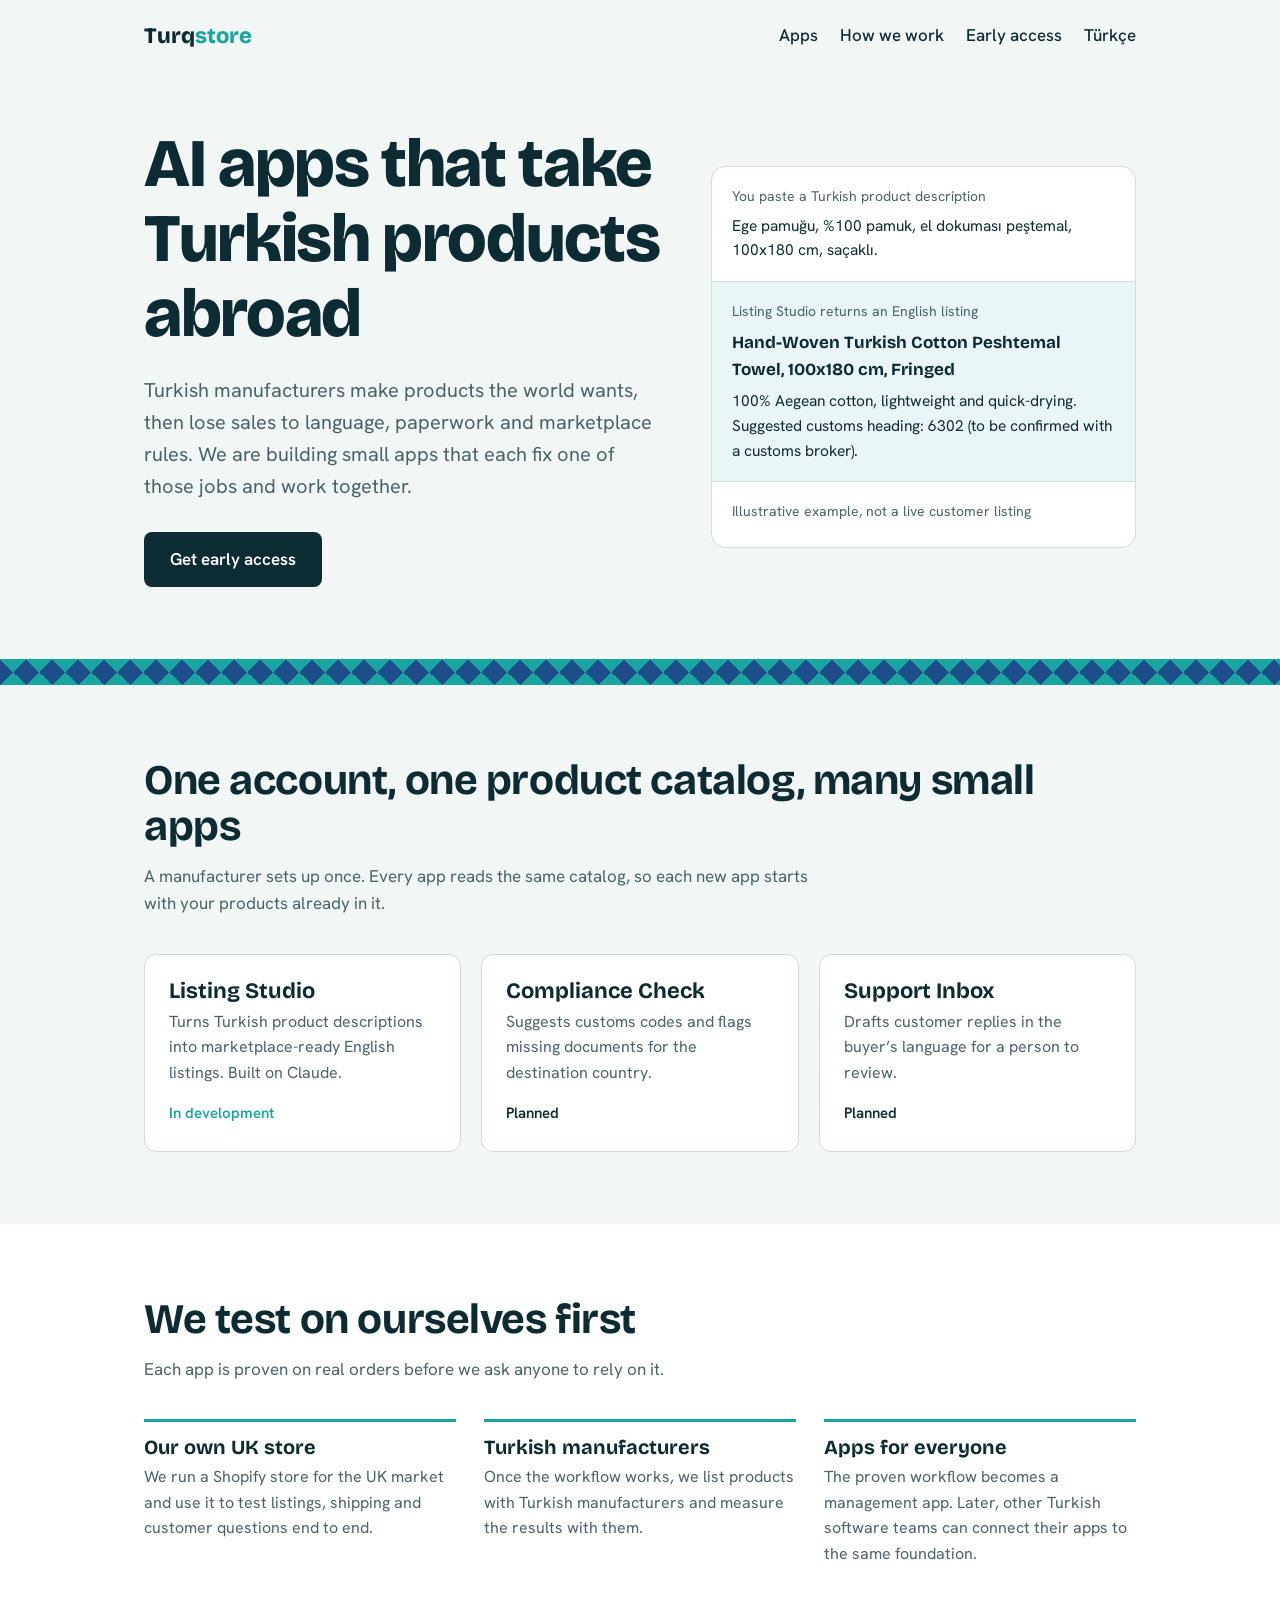
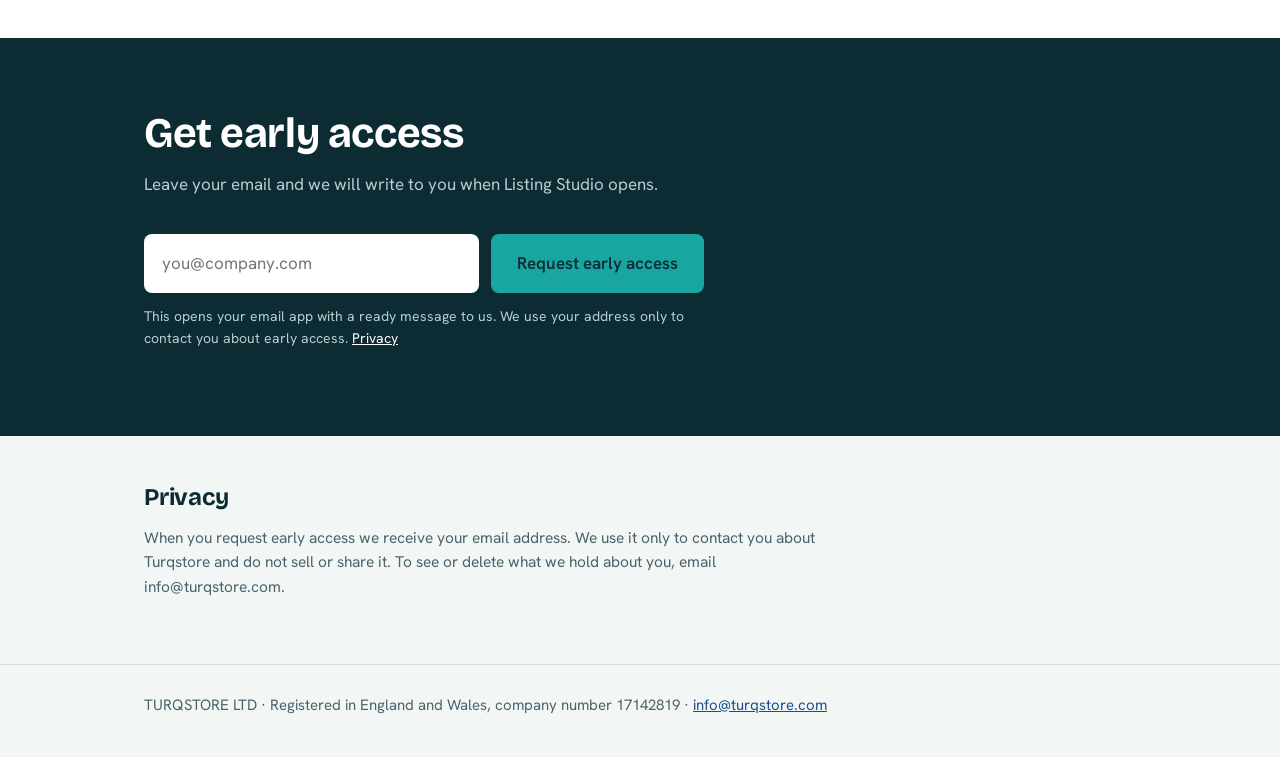
==== commit e0d36ffc: "Başlangıç Altdomainler export test test2  Türkçe site tr  Orjin site index.html (mnt)" ====
--- a/index.html
+++ b/index.html
@@ -1,767 +1,142 @@
 <!DOCTYPE html>
-<html lang="tr">
+<html lang="en">
 <head>
-  <meta charset="UTF-8">
-  <meta name="viewport" content="width=device-width, initial-scale=1.0">
-  <title>Turqstore | Türk Markaları İçin Yeni Nesil Küresel İhracat Tünelleri</title>
-  <meta name="description" content="Turqstore; Türk üreticilerini ve markalarını İngiltere, Amerika, Suudi Arabistan ve Afrika pazaryerlerine taşıyan yeni nesil sınır ötesi e-ihracat köprüsüdür.">
-  <meta name="keywords" content="ihracat, e-ihracat, pazaryeri satış, amazon ihracat, noon körfez satışı, türk ürünleri ihracat, turqstore">
-  <meta name="theme-color" content="#070a11">
-
-  <!-- Open Graph -->
-  <meta property="og:title" content="Turqstore | Küresel İhracat Tünelleri">
-  <meta property="og:description" content="Kaliteli Türk markalarını İngiltere, Amerika, Körfez ve Afrika pazaryerlerine taşıyoruz.">
-  <meta property="og:image" content="assets/images/turqstore_hero_visual.jpg">
-  <meta property="og:type" content="website">
-
-  <!-- Fonts -->
-  <link rel="preconnect" href="https://fonts.googleapis.com">
-  <link rel="preconnect" href="https://fonts.gstatic.com" crossorigin>
-  <link href="https://fonts.googleapis.com/css2?family=Plus+Jakarta+Sans:wght@400;500;600;700;800&display=swap" rel="stylesheet">
-
-  <!-- Stylesheet -->
-  <link rel="stylesheet" href="css/styles.css">
-  <link rel="icon" type="image/jpeg" href="assets/images/turqstore_logo_emblem.jpg">
+<meta charset="utf-8">
+<meta name="viewport" content="width=device-width, initial-scale=1">
+<title>Turqstore – AI apps that take Turkish products to the world</title>
+<meta name="description" content="Turqstore builds small, connected AI apps for Turkish manufacturers who want to sell abroad. First app: Listing Studio.">
+<link rel="canonical" href="https://turqstore.com/">
+<link rel="alternate" hreflang="en" href="https://turqstore.com/">
+<link rel="alternate" hreflang="tr" href="https://turqstore.com/tr/">
+<link rel="alternate" hreflang="x-default" href="https://turqstore.com/">
+<link rel="icon" href="data:image/svg+xml,<svg xmlns='http://www.w3.org/2000/svg' viewBox='0 0 100 100'><rect width='100' height='100' rx='22' fill='%231AA6A0'/><text x='50' y='68' font-size='58' text-anchor='middle' fill='white' font-family='Arial' font-weight='700'>T</text></svg>">
+<link rel="preconnect" href="https://fonts.googleapis.com">
+<link rel="preconnect" href="https://fonts.gstatic.com" crossorigin>
+<link href="https://fonts.googleapis.com/css2?family=Bricolage+Grotesque:wght@500;700;800&family=Hanken+Grotesk:wght@400;500;600&display=swap" rel="stylesheet">
+<style>
+:root{--paper:#F2F7F6;--ink:#0C2B33;--muted:#4A6269;--teal:#1AA6A0;--tile:#1D4E89;--line:#CFDDDB;--white:#fff}
+*{box-sizing:border-box}
+html{scroll-behavior:smooth}
+body{margin:0;background:var(--paper);color:var(--ink);font:17px/1.6 "Hanken Grotesk",system-ui,sans-serif}
+h1,h2,h3{font-family:"Bricolage Grotesque","Hanken Grotesk",system-ui,sans-serif;line-height:1.1;margin:0}
+a{color:var(--tile)}
+:focus-visible{outline:3px solid var(--teal);outline-offset:3px}
+.wrap{max-width:1040px;margin:0 auto;padding:0 24px}
+header{display:flex;justify-content:space-between;align-items:center;padding:22px 0}
+.logo{font:800 22px "Bricolage Grotesque",sans-serif;text-decoration:none;color:var(--ink)}
+.logo span{color:var(--teal)}
+nav a{margin-left:22px;color:var(--ink);text-decoration:none;font-weight:500}
+nav a:hover{text-decoration:underline}
+.hero{display:grid;grid-template-columns:1.1fr .9fr;gap:48px;align-items:center;padding:56px 0 72px}
+h1{font-size:clamp(38px,6vw,68px);font-weight:800;letter-spacing:-.02em}
+.lead{font-size:20px;color:var(--muted);max-width:34em;margin:22px 0 30px}
+.btn{display:inline-block;background:var(--ink);color:var(--white);padding:14px 26px;border-radius:8px;font-weight:600;text-decoration:none;border:0;font-size:17px;cursor:pointer;font-family:inherit}
+.btn:hover{background:var(--tile)}
+.demo{background:var(--white);border:1px solid var(--line);border-radius:14px;overflow:hidden}
+.demo .row{padding:18px 20px}
+.demo .row+.row{border-top:1px solid var(--line)}
+.demo small{display:block;color:var(--muted);font-size:14px;margin-bottom:6px}
+.demo p{margin:0;font-size:15.5px}
+.demo .out{background:#E9F6F5}
+.demo .out strong{font-family:"Bricolage Grotesque",sans-serif;font-size:17px;display:block;margin-bottom:6px}
+.tiles{height:26px;background:
+ conic-gradient(from 45deg at 50% 50%,var(--tile) 0 25%,var(--teal) 0 50%,var(--tile) 0 75%,var(--teal) 0) 0 0/26px 26px}
+section{padding:72px 0}
+h2{font-size:clamp(28px,4vw,42px);font-weight:700;letter-spacing:-.01em;margin-bottom:14px}
+.sub{color:var(--muted);max-width:40em;margin:0 0 36px}
+.apps{display:grid;grid-template-columns:repeat(3,1fr);gap:20px}
+.app{background:var(--white);border:1px solid var(--line);border-radius:12px;padding:24px}
+.app h3{font-size:22px;margin-bottom:6px}
+.app p{margin:0 0 14px;color:var(--muted);font-size:16px}
+.status{font-weight:600;font-size:15px}
+.status.now{color:var(--teal)}
+.steps{display:grid;grid-template-columns:repeat(3,1fr);gap:28px;counter-reset:s}
+.steps div{border-top:3px solid var(--teal);padding-top:14px}
+.steps h3{font-size:20px;margin-bottom:6px}
+.steps p{margin:0;color:var(--muted);font-size:16px}
+.signup{background:var(--ink);color:var(--white)}
+.signup .sub{color:#B9CDD0}
+form{display:flex;gap:12px;flex-wrap:wrap;max-width:560px}
+input[type=email]{flex:1 1 260px;padding:14px 16px;border-radius:8px;border:2px solid transparent;font:inherit}
+.signup .btn{background:var(--teal);color:var(--ink)}
+.signup .btn:hover{background:#4CC4BE}
+.note{font-size:14px;color:#B9CDD0;margin-top:12px;max-width:560px}
+#privacy{padding:48px 0}
+#privacy h2{font-size:24px}
+#privacy p{max-width:44em;color:var(--muted);font-size:15.5px}
+footer{border-top:1px solid var(--line);padding:28px 0 40px;color:var(--muted);font-size:15px}
+@media(max-width:820px){.hero,.apps,.steps{grid-template-columns:1fr}nav a{margin-left:14px}.hero{padding-top:28px}}
+@media(prefers-reduced-motion:reduce){html{scroll-behavior:auto}}
+</style>
 </head>
 <body>
+<div class="wrap">
+<header>
+  <a class="logo" href="#top">Turq<span>store</span></a>
+  <nav aria-label="Main"><a href="#apps">Apps</a><a href="#how">How we work</a><a href="#early-access">Early access</a><a href="/tr/" hreflang="tr" lang="tr">Türkçe</a></nav>
+</header>
+<main id="top">
+<div class="hero">
+  <div>
+    <h1>AI apps that take Turkish products abroad</h1>
+    <p class="lead">Turkish manufacturers make products the world wants, then lose sales to language, paperwork and marketplace rules. We are building small apps that each fix one of those jobs and work together.</p>
+    <a class="btn" href="#early-access">Get early access</a>
+  </div>
+  <div class="demo" aria-label="Illustrative example of Listing Studio">
+    <div class="row"><small>You paste a Turkish product description</small><p>Ege pamuğu, %100 pamuk, el dokuması peştemal, 100x180 cm, saçaklı.</p></div>
+    <div class="row out"><small>Listing Studio returns an English listing</small><strong>Hand-Woven Turkish Cotton Peshtemal Towel, 100x180 cm, Fringed</strong><p>100% Aegean cotton, lightweight and quick-drying. Suggested customs heading: 6302 (to be confirmed with a customs broker).</p></div>
+    <div class="row"><small>Illustrative example, not a live customer listing</small></div>
+  </div>
+</div>
+</main>
+</div>
+<div class="tiles" role="presentation"></div>
 
-  <!-- Top Announcement Bar -->
-  <header class="top-announcement">
-    <div class="container">
-      <span class="badge" data-i18n="announcementBadge">YENİ NESİL İHRACAT</span>
-      <span data-i18n="announcementText">Turqstore Küresel Tünel Ağı 2026 Faz-1 Genişlemesi Başladı. Markalar için VIP ön başvurular açık!</span>
-    </div>
-  </header>
+<section id="apps"><div class="wrap">
+  <h2>One account, one product catalog, many small apps</h2>
+  <p class="sub">A manufacturer sets up once. Every app reads the same catalog, so each new app starts with your products already in it.</p>
+  <div class="apps">
+    <div class="app"><h3>Listing Studio</h3><p>Turns Turkish product descriptions into marketplace-ready English listings. Built on Claude.</p><span class="status now">In development</span></div>
+    <div class="app"><h3>Compliance Check</h3><p>Suggests customs codes and flags missing documents for the destination country.</p><span class="status">Planned</span></div>
+    <div class="app"><h3>Support Inbox</h3><p>Drafts customer replies in the buyer’s language for a person to review.</p><span class="status">Planned</span></div>
+  </div>
+</div></section>
 
-  <!-- Sticky Navbar -->
-  <nav class="navbar" id="navbar">
-    <div class="container">
-      <a href="#hero" class="brand-logo" aria-label="Turqstore Ana Sayfa">
-        <div class="brand-emblem-wrap">
-          <img src="assets/images/turqstore_logo_emblem.jpg" alt="Turqstore Logo Emblem">
-        </div>
-        <div class="brand-name-group">
-          <div class="brand-title">TURQ<span>STORE</span></div>
-          <div class="brand-tagline">Global Export Gateway</div>
-        </div>
-      </a>
+<section id="how" style="background:var(--white)"><div class="wrap">
+  <h2>We test on ourselves first</h2>
+  <p class="sub">Each app is proven on real orders before we ask anyone to rely on it.</p>
+  <div class="steps">
+    <div><h3>Our own UK store</h3><p>We run a Shopify store for the UK market and use it to test listings, shipping and customer questions end to end.</p></div>
+    <div><h3>Turkish manufacturers</h3><p>Once the workflow works, we list products with Turkish manufacturers and measure the results with them.</p></div>
+    <div><h3>Apps for everyone</h3><p>The proven workflow becomes a management app. Later, other Turkish software teams can connect their apps to the same foundation.</p></div>
+  </div>
+</div></section>
 
-      <ul class="nav-links" id="navLinks">
-        <li><a href="#tunnels" class="nav-link" data-i18n="navTunnels">İhracat Tünelleri</a></li>
-        <li><a href="#process" class="nav-link" data-i18n="navVision">Vizyon & Model</a></li>
-        <li><a href="#products" class="nav-link" data-i18n="navCategories">Ürün Grupları</a></li>
-        <li><a href="#calculator" class="nav-link" data-i18n="navCalculator">Gelir Simülatörü</a></li>
-        <li><a href="#about" class="nav-link" data-i18n="navAbout">Hakkımızda</a></li>
-      </ul>
+<section id="early-access" class="signup"><div class="wrap">
+  <h2>Get early access</h2>
+  <p class="sub">Leave your email and we will write to you when Listing Studio opens.</p>
+  <form id="f">
+    <label for="email" style="position:absolute;left:-9999px">Email address</label>
+    <input id="email" type="email" required placeholder="you@company.com" autocomplete="email">
+    <button class="btn" type="submit">Request early access</button>
+  </form>
+  <p class="note">This opens your email app with a ready message to us. We use your address only to contact you about early access. <a href="#privacy" style="color:#fff">Privacy</a></p>
+</div></section>
 
-      <div class="nav-actions">
-        <!-- Language Switcher -->
-        <button class="lang-btn" id="langToggleBtn" aria-label="Dili Değiştir / Change Language">
-          <svg width="16" height="16" viewBox="0 0 24 24" fill="none" stroke="currentColor" stroke-width="2" stroke-linecap="round" stroke-linejoin="round">
-            <circle cx="12" cy="12" r="10"></circle>
-            <line x1="2" y1="12" x2="22" y2="12"></line>
-            <path d="M12 2a15.3 15.3 0 0 1 4 10 15.3 15.3 0 0 1-4 10 15.3 15.3 0 0 1-4-10 15.3 15.3 0 0 1 4-10z"></path>
-          </svg>
-          <span id="currentLangLabel">EN</span>
-        </button>
+<section id="privacy"><div class="wrap">
+  <h2>Privacy</h2>
+  <p>When you request early access we receive your email address. We use it only to contact you about Turqstore and do not sell or share it. To see or delete what we hold about you, email info@turqstore.com.</p>
+</div></section>
 
-        <button class="btn-primary open-partner-modal" data-i18n="ctaPartner">
-          Marka Başvurusu Yap
-        </button>
-
-        <button class="mobile-nav-toggle" id="mobileNavToggle" aria-label="Menüyü Aç/Kapat">
-          <svg width="24" height="24" viewBox="0 0 24 24" fill="none" stroke="currentColor" stroke-width="2" stroke-linecap="round" stroke-linejoin="round">
-            <line x1="3" y1="12" x2="21" y2="12"></line>
-            <line x1="3" y1="6" x2="21" y2="6"></line>
-            <line x1="3" y1="18" x2="21" y2="18"></line>
-          </svg>
-        </button>
-      </div>
-    </div>
-  </nav>
-
-  <!-- Hero Section -->
-  <section class="hero-section" id="hero">
-    <div class="container">
-      <div class="hero-grid">
-        <!-- Left Content -->
-        <div class="hero-content">
-          <div class="pill-badge">
-            <span class="pulse-dot"></span>
-            <span data-i18n="heroPill">Anadolu'dan Dünyaya Küresel Ticaret Köprüsü</span>
-          </div>
-
-          <h1 class="hero-title">
-            <span data-i18n="heroTitleStart">Türk Kalitesini Dünyaya Taşıyan</span><br>
-            <span class="text-gradient" data-i18n="heroTitleGradient">Yeni Nesil İhracat Tünelleri</span>
-          </h1>
-
-          <p class="hero-desc" data-i18n="heroDesc">
-            Turqstore; kaliteli Türk ürünlerini ve markalarını İngiltere, Amerika, Suudi Arabistan (Körfez) ve Afrika pazaryerlerine sıfır bürokrasi, uçtan uca akıllı lojistik ve çok kanallı pazar yönetimiyle taşıyor.
-          </p>
-
-          <div class="hero-actions">
-            <button class="btn-primary open-partner-modal">
-              <span data-i18n="heroBtnPrimary">Markanızı Dünyaya Taşıyın</span>
-              <svg width="18" height="18" viewBox="0 0 24 24" fill="none" stroke="currentColor" stroke-width="2.5" stroke-linecap="round" stroke-linejoin="round">
-                <line x1="5" y1="12" x2="19" y2="12"></line>
-                <polyline points="12 5 19 12 12 19"></polyline>
-              </svg>
-            </button>
-
-            <a href="#tunnels" class="btn-secondary" data-i18n="heroBtnSecondary">
-              İhracat Tünellerini Keşfet
-            </a>
-          </div>
-
-          <div class="hero-trust-badge">
-            <svg width="18" height="18" viewBox="0 0 24 24" fill="none" stroke="currentColor" stroke-width="2" stroke-linecap="round" stroke-linejoin="round">
-              <path d="M12 22s8-4 8-10V5l-8-3-8 3v7c0 6 8 10 8 10z"></path>
-              <polyline points="9 12 11 14 15 10"></polyline>
-            </svg>
-            <span data-i18n="heroBadgeSecure">Lisanslı İhracat & Güvenli Ödeme Ağı</span>
-          </div>
-        </div>
-
-        <!-- Right Visual & Interactive Map Canvas -->
-        <div class="hero-visual-card">
-          <img src="assets/images/turqstore_hero_visual.jpg" alt="Turqstore Global Trade Map">
-          <!-- Interactive Node Canvas Overlay -->
-          <canvas id="heroRouteCanvas" class="hero-canvas-overlay"></canvas>
-
-          <div class="hero-floating-tag">
-            <div class="floating-tag-item">
-              <span class="pulse-dot"></span>
-              <span>İstanbul ➔ <b>4 Kıta Aktif Akış</b></span>
-            </div>
-            <div class="floating-tag-item" style="color: var(--text-muted); font-size: 0.78rem;">
-              <span>Canlı Rota İzleme</span>
-            </div>
-          </div>
-        </div>
-      </div>
-
-      <!-- Live KPI Stats Strip -->
-      <div class="stats-strip">
-        <div class="stats-grid">
-          <div class="glass-panel stat-item">
-            <div class="stat-num text-gradient" data-i18n="stat1Number">4+</div>
-            <div class="stat-title" data-i18n="stat1Label">Stratejik Kıtasal Tünel</div>
-            <div class="stat-desc" data-i18n="stat1Sub">İngiltere, ABD, Körfez, Afrika</div>
-          </div>
-
-          <div class="glass-panel stat-item">
-            <div class="stat-num text-gradient" data-i18n="stat2Number">15+</div>
-            <div class="stat-title" data-i18n="stat2Label">Aktif Global Pazaryeri</div>
-            <div class="stat-desc" data-i18n="stat2Sub">Amazon, Walmart, Noon, Etsy...</div>
-          </div>
-
-          <div class="glass-panel stat-item">
-            <div class="stat-num text-gradient" data-i18n="stat3Number">%100</div>
-            <div class="stat-title" data-i18n="stat3Label">Uçtan Uca Operasyon</div>
-            <div class="stat-desc" data-i18n="stat3Sub">Gümrük, Depolama, Reklam, FX</div>
-          </div>
-
-          <div class="glass-panel stat-item">
-            <div class="stat-num text-gradient" data-i18n="stat4Number">3-5 Gün</div>
-            <div class="stat-title" data-i18n="stat4Label">Hızlı Teslimat Ağı</div>
-            <div class="stat-desc" data-i18n="stat4Sub">Bölgesel Lojistik Merkezleri</div>
-          </div>
-        </div>
-      </div>
-    </div>
-  </section>
-
-  <!-- Launch & Under Construction VIP Portal Banner -->
-  <section class="launch-banner-section" id="launch">
-    <div class="container">
-      <div class="launch-box">
-        <div class="launch-grid">
-          <div>
-            <div class="pill-badge" style="border-color: rgba(245, 158, 11, 0.4); background: rgba(245, 158, 11, 0.1); color: var(--gold-400);">
-              <span class="pulse-dot" style="background-color: var(--gold-400); box-shadow: 0 0 10px var(--gold-400);"></span>
-              <span data-i18n="launchBadge">YAPIM AŞAMASINDA & ÖN KAYIT</span>
-            </div>
-
-            <h2 class="launch-title" data-i18n="launchTitle">Turqstore B2B Entegrasyon Portalı Yakında Açılıyor</h2>
-            <p class="launch-desc" data-i18n="launchDesc">
-              Pazaryeri entegrasyonlarımızı ve uluslararası dağıtım ağımızı daha da güçlendiriyoruz. İlk parti ihracat koridorunda yer almak ve ürünlerinizi küresel vitrine taşımak için şimdiden yerinizi ayırtın.
-            </p>
-
-            <!-- Newsletter / Pre-Registration -->
-            <form class="newsletter-form" id="newsletterForm">
-              <input type="email" class="newsletter-input" required placeholder="Şirket / Marka e-posta adresiniz..." data-i18n-placeholder="newsletterPlaceholder">
-              <button type="submit" class="btn-primary" data-i18n="newsletterBtn">Beni Haberdar Et</button>
-            </form>
-            <div class="form-note" data-i18n="newsletterNote">🔒 Spam göndermiyoruz. Sadece lansman duyurusu ve ihracat fırsatları iletilir.</div>
-          </div>
-
-          <!-- Digital Countdown Units -->
-          <div style="display: flex; flex-direction: column; align-items: center; justify-content: center;">
-            <div class="countdown-container">
-              <div class="countdown-unit">
-                <div class="countdown-val" id="countDays">42</div>
-                <div class="countdown-label" data-i18n="days">Gün</div>
-              </div>
-              <div class="countdown-unit">
-                <div class="countdown-val" id="countHours">18</div>
-                <div class="countdown-label" data-i18n="hours">Saat</div>
-              </div>
-              <div class="countdown-unit">
-                <div class="countdown-val" id="countMinutes">45</div>
-                <div class="countdown-label" data-i18n="minutes">Dakika</div>
-              </div>
-              <div class="countdown-unit">
-                <div class="countdown-val" id="countSeconds">30</div>
-                <div class="countdown-label" data-i18n="seconds">Saniye</div>
-              </div>
-            </div>
-            <div style="font-size: 0.85rem; color: var(--turq-400); font-weight: 600;">
-              ⚡ 2026 Q4 Global Expansion Milestone
-            </div>
-          </div>
-        </div>
-      </div>
-    </div>
-  </section>
-
-  <!-- Strategic Export Corridors Section -->
-  <section class="tunnels-section" id="tunnels">
-    <div class="container">
-      <div class="section-header">
-        <div class="pill-badge" data-i18n="tunnelsBadge">KÜRESEL PAZARLAR</div>
-        <h2 class="section-title text-gradient" data-i18n="tunnelsTitle">Stratejik İhracat Tünellerimiz</h2>
-        <p class="section-subtitle" data-i18n="tunnelsSubtitle">
-          Ürünlerinizi sadece bir ülkeye değil, dünyanın en yüksek alım gücüne sahip 4 ana bölgesine ulaştırıyoruz.
-        </p>
-      </div>
-
-      <div class="tunnels-grid">
-        <!-- UK Tunnel -->
-        <div class="glass-panel tunnel-card">
-          <div>
-            <div class="tunnel-header">
-              <span class="tunnel-flag-icon">🇬🇧</span>
-              <span class="tunnel-status-badge">AKTİF TÜNEL</span>
-            </div>
-            <h3 class="tunnel-name" data-i18n="tunnelUKTitle">Birleşik Krallık (İngiltere)</h3>
-            <p class="tunnel-desc" data-i18n="tunnelUKDesc">
-              Londra merkezli dağıtım depoları, ertesi gün teslimat yetkinliği ve pound (GBP) bazlı yüksek sepet ortalaması.
-            </p>
-          </div>
-
-          <ul class="tunnel-meta-list">
-            <li class="tunnel-meta-item">
-              <svg viewBox="0 0 24 24" fill="none" stroke="currentColor" stroke-width="2"><polyline points="20 6 9 17 4 12"></polyline></svg>
-              <span data-i18n="tunnelUKPlatforms">Amazon UK, Etsy, Fruugo, OnBuy</span>
-            </li>
-            <li class="tunnel-meta-item">
-              <svg viewBox="0 0 24 24" fill="none" stroke="currentColor" stroke-width="2"><circle cx="12" cy="12" r="10"></circle><polyline points="12 6 12 12 16 14"></polyline></svg>
-              <span data-i18n="tunnelUKTransit">3 - 4 İş Günü Express Teslimat</span>
-            </li>
-            <li class="tunnel-meta-item">
-              <svg viewBox="0 0 24 24" fill="none" stroke="currentColor" stroke-width="2"><path d="M12 22s8-4 8-10V5l-8-3-8 3v7c0 6 8 10 8 10z"></path></svg>
-              <span data-i18n="tunnelUKCustoms">VAT & İngiltere Gümrük Uyumlu</span>
-            </li>
-          </ul>
-        </div>
-
-        <!-- USA Tunnel -->
-        <div class="glass-panel tunnel-card">
-          <div>
-            <div class="tunnel-header">
-              <span class="tunnel-flag-icon">🇺🇸</span>
-              <span class="tunnel-status-badge">AKTİF TÜNEL</span>
-            </div>
-            <h3 class="tunnel-name" data-i18n="tunnelUSATitle">Amerika Birleşik Devletleri</h3>
-            <p class="tunnel-desc" data-i18n="tunnelUSADesc">
-              New Jersey ve Kaliforniya lojistik merkezleriyle dünyanın en büyük e-ticaret pazarına doğrudan giriş.
-            </p>
-          </div>
-
-          <ul class="tunnel-meta-list">
-            <li class="tunnel-meta-item">
-              <svg viewBox="0 0 24 24" fill="none" stroke="currentColor" stroke-width="2"><polyline points="20 6 9 17 4 12"></polyline></svg>
-              <span data-i18n="tunnelUSAPlatforms">Amazon US (FBA/FBM), Walmart, Wayfair, eBay</span>
-            </li>
-            <li class="tunnel-meta-item">
-              <svg viewBox="0 0 24 24" fill="none" stroke="currentColor" stroke-width="2"><circle cx="12" cy="12" r="10"></circle><polyline points="12 6 12 12 16 14"></polyline></svg>
-              <span data-i18n="tunnelUSATransit">Section 321 Duty-Free (800$ altı vergisiz)</span>
-            </li>
-            <li class="tunnel-meta-item">
-              <svg viewBox="0 0 24 24" fill="none" stroke="currentColor" stroke-width="2"><path d="M12 22s8-4 8-10V5l-8-3-8 3v7c0 6 8 10 8 10z"></path></svg>
-              <span data-i18n="tunnelUSACustoms">FDA Uyum & USD Doğrudan Tahsilat</span>
-            </li>
-          </ul>
-        </div>
-
-        <!-- Saudi Arabia & Gulf Tunnel -->
-        <div class="glass-panel tunnel-card">
-          <div>
-            <div class="tunnel-header">
-              <span class="tunnel-flag-icon">🇸🇦</span>
-              <span class="tunnel-status-badge" style="color: var(--gold-400); border-color: rgba(245, 158, 11, 0.4); background: rgba(245, 158, 11, 0.1);">YÜKSEK SEPET</span>
-            </div>
-            <h3 class="tunnel-name" data-i18n="tunnelMENATitle">Suudi Arabistan & Körfez</h3>
-            <p class="tunnel-desc" data-i18n="tunnelMENADesc">
-              Riyad ve Dubai merkezli yüksek alım gücü. Türk markalarına ve kalitesine özel ilgi gösteren zengin tüketici kitlesi.
-            </p>
-          </div>
-
-          <ul class="tunnel-meta-list">
-            <li class="tunnel-meta-item">
-              <svg viewBox="0 0 24 24" fill="none" stroke="currentColor" stroke-width="2"><polyline points="20 6 9 17 4 12"></polyline></svg>
-              <span data-i18n="tunnelMENAPlatforms">Amazon SA, Noon, Namshi, Yerel Perakende</span>
-            </li>
-            <li class="tunnel-meta-item">
-              <svg viewBox="0 0 24 24" fill="none" stroke="currentColor" stroke-width="2"><circle cx="12" cy="12" r="10"></circle><polyline points="12 6 12 12 16 14"></polyline></svg>
-              <span data-i18n="tunnelMENATransit">2 - 4 Gün Doğrudan Hava Kargo</span>
-            </li>
-            <li class="tunnel-meta-item">
-              <svg viewBox="0 0 24 24" fill="none" stroke="currentColor" stroke-width="2"><path d="M12 22s8-4 8-10V5l-8-3-8 3v7c0 6 8 10 8 10z"></path></svg>
-              <span data-i18n="tunnelMENACustoms">SABER & SASO Sertifikasyon Yönetimi</span>
-            </li>
-          </ul>
-        </div>
-
-        <!-- Africa Corridor -->
-        <div class="glass-panel tunnel-card">
-          <div>
-            <div class="tunnel-header">
-              <span class="tunnel-flag-icon">🌍</span>
-              <span class="tunnel-status-badge">HIZLI BÜYÜME</span>
-            </div>
-            <h3 class="tunnel-name" data-i18n="tunnelAfricaTitle">Afrika Kıtası Büyüme Koridoru</h3>
-            <p class="tunnel-desc" data-i18n="tunnelAfricaDesc">
-              Nijerya, Güney Afrika, Kenya ve Kuzey Afrika'da hızla genişleyen orta sınıf ve e-ticaret pazarlarına ilk adım.
-            </p>
-          </div>
-
-          <ul class="tunnel-meta-list">
-            <li class="tunnel-meta-item">
-              <svg viewBox="0 0 24 24" fill="none" stroke="currentColor" stroke-width="2"><polyline points="20 6 9 17 4 12"></polyline></svg>
-              <span data-i18n="tunnelAfricaPlatforms">Jumia, Takealot, Konga, Toptan İthalat</span>
-            </li>
-            <li class="tunnel-meta-item">
-              <svg viewBox="0 0 24 24" fill="none" stroke="currentColor" stroke-width="2"><circle cx="12" cy="12" r="10"></circle><polyline points="12 6 12 12 16 14"></polyline></svg>
-              <span data-i18n="tunnelAfricaTransit">Gelişen Pazarlar Yüksek Kâr Marjı</span>
-            </li>
-            <li class="tunnel-meta-item">
-              <svg viewBox="0 0 24 24" fill="none" stroke="currentColor" stroke-width="2"><path d="M12 22s8-4 8-10V5l-8-3-8 3v7c0 6 8 10 8 10z"></path></svg>
-              <span data-i18n="tunnelAfricaCustoms">Özel Dağıtıcı & B2B/B2C Hatları</span>
-            </li>
-          </ul>
-        </div>
-      </div>
-    </div>
-  </section>
-
-  <!-- How It Works / Operation Process Section -->
-  <section class="process-section" id="process">
-    <div class="container">
-      <div class="section-header">
-        <div class="pill-badge" data-i18n="processBadge">İŞ MODELİMİZ</div>
-        <h2 class="section-title text-gradient" data-i18n="processTitle">Markanız İçin 4 Adımda Küresel Başarı</h2>
-        <p class="section-subtitle" data-i18n="processSubtitle">
-          Siz sadece kaliteli üretime odaklanın; yurtdışı gümrük, pazaryeri satışı ve lojistiği bize bırakın.
-        </p>
-      </div>
-
-      <div class="process-grid">
-        <div class="glass-panel step-card">
-          <div class="step-num-pill">1</div>
-          <h3 class="step-title" data-i18n="step1Title">1. Marka & Kalite Seçimi</h3>
-          <p class="step-desc" data-i18n="step1Desc">
-            Türk üreticilerin yüksek kaliteli ürünlerini inceliyor, yurtdışı talep ve regülasyon analizleriyle eşleştiriyoruz.
-          </p>
-        </div>
-
-        <div class="glass-panel step-card">
-          <div class="step-num-pill">2</div>
-          <h3 class="step-title" data-i18n="step2Title">2. Gümrük & Tünel Entegrasyonu</h3>
-          <p class="step-desc" data-i18n="step2Desc">
-            İhracat belgeleri, ambalaj standartları ve sertifikasyonları tamamlayıp hedef ülke depolarına sevk ediyoruz.
-          </p>
-        </div>
-
-        <div class="glass-panel step-card">
-          <div class="step-num-pill">3</div>
-          <h3 class="step-title" data-i18n="step3Title">3. Global Pazaryeri Yönetimi</h3>
-          <p class="step-desc" data-i18n="step3Desc">
-            Amazon, Noon ve Walmart gibi devlerde profesyonel listeleme, çok dilli müşteri hizmetleri ve reklam yönetimi yapıyoruz.
-          </p>
-        </div>
-
-        <div class="glass-panel step-card">
-          <div class="step-num-pill">4</div>
-          <h3 class="step-title" data-i18n="step4Title">4. Döviz Geliri & Hızlı Tahsilat</h3>
-          <p class="step-desc" data-i18n="step4Desc">
-            Satışlardan elde edilen gelirleri döviz bazında düzenli ve şeffaf raporlarla üretici hesabınıza aktarıyoruz.
-          </p>
-        </div>
-      </div>
-    </div>
-  </section>
-
-  <!-- Curated Turkish Quality Showcase Section -->
-  <section class="products-section" id="products">
-    <div class="container">
-      <div class="section-header">
-        <div class="pill-badge" data-i18n="productsBadge">TÜRK KALİTESİ</div>
-        <h2 class="section-title text-gradient" data-i18n="productsTitle">Dünyanın Talep Ettiği Türk Ürün Grupları</h2>
-        <p class="section-subtitle" data-i18n="productsSubtitle">
-          Uluslararası pazarlarda kalitesiyle rekabet üstünlüğü sağlayan odak kategorilerimiz:
-        </p>
-      </div>
-
-      <div class="products-feature-wrap">
-        <!-- Visual Display Image -->
-        <div class="products-hero-img-wrap">
-          <img src="assets/images/turqstore_products_showcase.jpg" alt="Modern Turkish Artisanry and Products Exhibition">
-        </div>
-
-        <!-- Category Grid -->
-        <div class="category-cards-grid">
-          <div class="category-card featured">
-            <h3 class="category-title">
-              <span>🧵</span>
-              <span data-i18n="cat1Title">Ege Pamuğu & Ev Tekstili</span>
-            </h3>
-            <p class="category-desc" data-i18n="cat1Desc">
-              Bornoz, peştemal, lüks otel serisi çarşaf ve havlularda dünya lideri Türk dokuması.
-            </p>
-          </div>
-
-          <div class="category-card">
-            <h3 class="category-title">
-              <span>👜</span>
-              <span data-i18n="cat2Title">Zanaatkar Deri & Aksesuar</span>
-            </h3>
-            <p class="category-desc" data-i18n="cat2Desc">
-              Geleneksel usta işçiliği, el yapımı hakiki deri çantalar, cüzdanlar ve ayakkabılar.
-            </p>
-          </div>
-
-          <div class="category-card">
-            <h3 class="category-title">
-              <span>🫒</span>
-              <span data-i18n="cat3Title">Gurme & Doğal Anadolu Lezzetleri</span>
-            </h3>
-            <p class="category-desc" data-i18n="cat3Desc">
-              Soğuk sıkım zeytinyağları, Antep fıstıklı lokumlar, organik çaylar ve coğrafi işaretli ürünler.
-            </p>
-          </div>
-
-          <div class="category-card">
-            <h3 class="category-title">
-              <span>🏺</span>
-              <span data-i18n="cat4Title">Modern Tasarım & Mutfak Zanaatı</span>
-            </h3>
-            <p class="category-desc" data-i18n="cat4Desc">
-              Bakır işleme, seramik, porselen ve modern Türk mutfak gereçleri.
-            </p>
-          </div>
-
-          <div class="category-card">
-            <h3 class="category-title">
-              <span>🌸</span>
-              <span data-i18n="cat5Title">Doğal Kozmetik & Bakım</span>
-            </h3>
-            <p class="category-desc" data-i18n="cat5Desc">
-              Isparta gül suyu, zeytinyağlı geleneksel sabunlar ve bitkisel kişisel bakım serileri.
-            </p>
-          </div>
-        </div>
-      </div>
-    </div>
-  </section>
-
-  <!-- Interactive Export Calculator Section -->
-  <section class="calc-section" id="calculator">
-    <div class="container">
-      <div class="calc-box">
-        <div class="calc-grid">
-          <!-- Inputs -->
-          <div>
-            <div class="pill-badge" data-i18n="calcBadge">KAZANÇ SİMÜLATÖRÜ</div>
-            <h2 class="launch-title text-gradient" data-i18n="calcTitle">Markanızın İhracat Potansiyelini Hesaplayın</h2>
-            <p class="launch-desc" data-i18n="calcSubtitle">
-              Ürün kategorinizi ve aylık stok/ihracat adedinizi seçerek tahmini döviz ciro potansiyelinizi görün.
-            </p>
-
-            <div class="calc-control-group">
-              <label class="calc-label" for="calcCategory" data-i18n="calcCatLabel">Ürün Kategoriniz:</label>
-              <select class="calc-select" id="calcCategory">
-                <option value="textile">🧵 Ev Tekstili & Havlu Serisi</option>
-                <option value="leather">👜 Deri Eşya & El Yapımı Aksesuar</option>
-                <option value="gourmet">🫒 Gurme Gıda & Zeytinyağı</option>
-                <option value="kitchen">🏺 Tasarım Mutfak & Züccaciye</option>
-                <option value="cosmetics">🌸 Doğal Kozmetik & Bakım</option>
-              </select>
-            </div>
-
-            <div class="calc-control-group">
-              <div class="slider-val-wrap">
-                <label class="calc-label" for="calcVolume" data-i18n="calcSkuLabel">Hedef Aylık İhracat Adedi:</label>
-                <span class="slider-val-pill" id="calcVolumeDisplay">500 Adet/Ay</span>
-              </div>
-              <input type="range" class="range-slider" id="calcVolume" min="100" max="5000" step="50" value="500">
-            </div>
-
-            <div class="calc-control-group">
-              <label class="calc-label" for="calcMarket" data-i18n="calcMarketLabel">Öncelikli Hedef Pazar:</label>
-              <select class="calc-select" id="calcMarket">
-                <option value="all">🌍 Tüm Tüneller (Global Karma Dağıtım)</option>
-                <option value="usa">🇺🇸 Amerika Birleşik Devletleri</option>
-                <option value="uk">🇬🇧 İngiltere & Birleşik Krallık</option>
-                <option value="mena">🇸🇦 Suudi Arabistan & Körfez</option>
-                <option value="africa">🌍 Afrika Büyüme Koridoru</option>
-              </select>
-            </div>
-          </div>
-
-          <!-- Dynamic Output Display -->
-          <div>
-            <div class="calc-results-card">
-              <div class="calc-output-block">
-                <div class="calc-output-label" data-i18n="calcEstimatedMonthly">Tahmini Aylık Küresel Ciro</div>
-                <div class="calc-output-num" id="calcMonthlyRevenue">$28,125</div>
-                <div style="font-size: 0.85rem; color: var(--turq-400);" data-i18n="calcCurrency">Dolar / Ay</div>
-              </div>
-
-              <div class="calc-output-block" style="border-top: 1px solid var(--border-color); padding-top: 1.2rem;">
-                <div class="calc-output-label" data-i18n="calcEstimatedReach">Ulaşılabilecek Potansiyel Alıcı</div>
-                <div class="calc-reach-num" id="calcMonthlyReach">9,250+</div>
-                <div style="font-size: 0.8rem; color: var(--text-dim);" data-i18n="calcPeople">Alıcı / Ay</div>
-              </div>
-
-              <button class="btn-primary" style="width: 100%;" id="calcApplyBtn" data-i18n="calcBtnApplyWithEstimate">
-                Bu Potansiyelle Başvuru Yap
-              </button>
-            </div>
-          </div>
-        </div>
-      </div>
-    </div>
-  </section>
-
-  <!-- Founder / Mission Statement Section -->
-  <section class="about-section" id="about">
-    <div class="container">
-      <div class="glass-panel about-card">
-        <div class="pill-badge" data-i18n="aboutBadge">HAKKIMIZDA & MİSYON</div>
-        <h2 class="section-title text-gradient" style="margin-top: 0.8rem;" data-i18n="aboutTitle">
-          Anadolu'nun Üretim Gücünü Dünyaya Açıyoruz
-        </h2>
-
-        <blockquote class="about-quote" data-i18n="aboutQuote">
-          “Türkiye'de üretilen binlerce ürün, dünya pazarlarındaki muadillerinden çok daha kaliteli. Eksik olan tek şey doğru ihracat tüneliydi. Turqstore bu köprüyü kurmak için doğdu.”
-        </blockquote>
-
-        <div class="about-founder-row">
-          <div class="founder-info">
-            <div class="founder-avatar">TS</div>
-            <div class="founder-meta">
-              <h4>Turqstore Executive Desk</h4>
-              <p data-i18n="aboutFounder">Turqstore Kurucu & Yönetim Ekibi</p>
-            </div>
-          </div>
-
-          <div class="about-points">
-            <div class="about-point">
-              <svg width="16" height="16" viewBox="0 0 24 24" fill="none" stroke="currentColor" stroke-width="2"><polyline points="20 6 9 17 4 12"></polyline></svg>
-              <span data-i18n="aboutPoint1">Doğrudan Üretici - Küresel Müşteri Köprüsü</span>
-            </div>
-            <div class="about-point">
-              <svg width="16" height="16" viewBox="0 0 24 24" fill="none" stroke="currentColor" stroke-width="2"><polyline points="20 6 9 17 4 12"></polyline></svg>
-              <span data-i18n="aboutPoint2">Yurtdışı Şirket & Gümrük Yükü Olmadan Satış</span>
-            </div>
-            <div class="about-point">
-              <svg width="16" height="16" viewBox="0 0 24 24" fill="none" stroke="currentColor" stroke-width="2"><polyline points="20 6 9 17 4 12"></polyline></svg>
-              <span data-i18n="aboutPoint3">Şeffaf Raporlama ve Döviz Cinsi Düzenli Kazanç</span>
-            </div>
-          </div>
-        </div>
-      </div>
-    </div>
-  </section>
-
-  <!-- Brand Partnership Modal -->
-  <div class="modal-backdrop" id="partnerModal" role="dialog" aria-modal="true">
-    <div class="modal-content">
-      <button class="modal-close-btn" id="modalCloseBtn" aria-label="Kapat">✕</button>
-
-      <!-- Application Form -->
-      <form id="partnerForm">
-        <div class="modal-header">
-          <div class="pill-badge" style="margin-bottom: 0.6rem;">TURQSTORE PARTNER NETWORK</div>
-          <h2 class="modal-title text-gradient" data-i18n="modalTitle">Marka İş Ortaklığı Başvurusu</h2>
-          <p class="modal-subtitle" data-i18n="modalSubtitle">
-            Ürünlerinizi Turqstore ihracat tünellerine dahil etmek için bilgilerinizi paylaşın.
-          </p>
-        </div>
-
-        <div class="form-grid">
-          <div class="form-group">
-            <label class="form-label" for="brandName" data-i18n="formBrandName">Marka / Şirket Adı *</label>
-            <input type="text" class="form-input" id="brandName" required placeholder="Örn: Anadolu Dokuma A.Ş.">
-          </div>
-
-          <div class="form-group">
-            <label class="form-label" for="contactName" data-i18n="formContactName">Yetkili Adı Soyadı *</label>
-            <input type="text" class="form-input" id="contactName" required placeholder="Örn: Ahmet Yılmaz">
-          </div>
-
-          <div class="form-group">
-            <label class="form-label" for="partnerEmail" data-i18n="formEmail">Kurumsal E-posta *</label>
-            <input type="email" class="form-input" id="partnerEmail" required placeholder="iletisim@sirketiniz.com">
-          </div>
-
-          <div class="form-group">
-            <label class="form-label" for="partnerPhone" data-i18n="formPhone">Telefon / WhatsApp *</label>
-            <input type="tel" class="form-input" id="partnerPhone" required placeholder="+90 5XX XXX XX XX">
-          </div>
-
-          <div class="form-group">
-            <label class="form-label" for="partnerCategory" data-i18n="formCategory">Ana Ürün Kategorisi *</label>
-            <select class="form-select" id="partnerCategory" required>
-              <option value="textile">Ev Tekstili & Havlu Grubu</option>
-              <option value="leather">Deri Mamulleri & El Sanatları</option>
-              <option value="gourmet">Zeytinyağı & Gurme Gıda</option>
-              <option value="kitchen">Mutfak, Porselen & Cam Zanaatı</option>
-              <option value="cosmetics">Doğal Kozmetik & Bakım</option>
-              <option value="other">Diğer Yüksek Standartlı Ürünler</option>
-            </select>
-          </div>
-
-          <div class="form-group">
-            <label class="form-label" for="partnerTargetMarket" data-i18n="formTargetMarkets">Öncelikli İhracat Hedefiniz *</label>
-            <select class="form-select" id="partnerTargetMarket" required>
-              <option value="all">Tüm Tüneller (UK, USA, Körfez, Afrika)</option>
-              <option value="usa">Amerika Birleşik Devletleri</option>
-              <option value="uk">İngiltere (Birleşik Krallık)</option>
-              <option value="mena">Suudi Arabistan & Körfez Bölgesi</option>
-              <option value="africa">Afrika Büyüme Koridoru</option>
-            </select>
-          </div>
-
-          <div class="form-group">
-            <label class="form-label" for="partnerWebsite" data-i18n="formWebsite">Mevcut Web Sitesi / Katalog Linki</label>
-            <input type="url" class="form-input" id="partnerWebsite" placeholder="https://www.markaniz.com">
-          </div>
-
-          <div class="form-group">
-            <label class="form-label" for="partnerVolume" data-i18n="formMonthlyVolume">Mevcut Aylık Üretim / Stok Kapasitesi</label>
-            <input type="text" class="form-input" id="partnerVolume" placeholder="Örn: 1.000 Adet/Ay">
-          </div>
-
-          <div class="form-group full-width">
-            <label class="form-label" for="partnerNotes" data-i18n="formNotes">Ürünleriniz Hakkında Kısa Bilgi</label>
-            <textarea class="form-textarea" id="partnerNotes" placeholder="Ürünlerinizin öne çıkan özellikleri, sertifikaları ve varsa mevcut ihracat deneyiminiz..."></textarea>
-          </div>
-        </div>
-
-        <div style="margin-top: 1.6rem;">
-          <button type="submit" class="btn-primary" style="width: 100%;" data-i18n="formSubmit">
-            Başvuruyu Gönder & Süreci Başlat
-          </button>
-        </div>
-      </form>
-
-      <!-- Success State -->
-      <div class="modal-success-state" id="formSuccessState">
-        <div class="success-icon-wrap">
-          <svg width="36" height="36" viewBox="0 0 24 24" fill="none" stroke="currentColor" stroke-width="2.5" stroke-linecap="round" stroke-linejoin="round">
-            <path d="M22 11.08V12a10 10 0 1 1-5.93-9.14"></path>
-            <polyline points="22 4 12 14.01 9 11.01"></polyline>
-          </svg>
-        </div>
-        <h3 class="success-title text-gradient" data-i18n="formSuccessTitle">Tebrikler! Başvurunuz Alındı 🎉</h3>
-        <p class="success-desc" data-i18n="formSuccessDesc">
-          İhracat operasyon ekibimiz ürünlerinizi ve pazar uyumluluğunuzu inceleyerek 24 saat içinde sizinle iletişime geçecektir.
-        </p>
-        <div style="background: rgba(255,255,255,0.05); padding: 0.8rem; border-radius: var(--radius-md); margin-bottom: 1.5rem; display: inline-block;">
-          <span style="font-size: 0.8rem; color: var(--text-muted);">Başvuru Takip Kodu: </span>
-          <b style="color: var(--turq-400); letter-spacing: 0.05em;" id="ticketRefCode">TRQ-2026-8812</b>
-        </div>
-        <br>
-        <div style="display: flex; gap: 0.8rem; justify-content: center; flex-wrap: wrap;">
-          <button class="btn-secondary" id="successCloseBtn" data-i18n="formClose">Kapat</button>
-          <a href="admin.html" class="btn-primary" style="font-size: 0.85rem; padding: 0.6rem 1.2rem;">
-            📊 Başvuru Panelinde Gör
-          </a>
-        </div>
-      </div>
-    </div>
-  </div>
-
-  <!-- Toast Container -->
-  <div id="toastContainer" class="toast-container"></div>
-
-  <!-- Footer -->
-  <footer class="footer">
-    <div class="container">
-      <div class="footer-grid">
-        <div>
-          <div class="brand-logo">
-            <div class="brand-emblem-wrap" style="width: 36px; height: 36px;">
-              <img src="assets/images/turqstore_logo_emblem.jpg" alt="Turqstore">
-            </div>
-            <div class="brand-title" style="font-size: 1.2rem;">TURQ<span>STORE</span></div>
-          </div>
-          <p class="footer-brand-desc" data-i18n="footerDesc">
-            Türk üretici ve markalarını dünyanın en büyük pazaryerlerine taşıyan yeni nesil sınır ötesi e-ihracat ekosistemi.
-          </p>
-          <div style="margin-top: 1rem; display: flex; align-items: center; gap: 0.5rem; font-size: 0.8rem; color: var(--turq-400);">
-            <span>🇹🇷 Proudly Exporting From Türkiye to the World 🌍</span>
-          </div>
-        </div>
-
-        <div>
-          <h4 class="footer-heading" data-i18n="footerCorridors">İhracat Koridorları</h4>
-          <ul class="footer-list">
-            <li><a href="#tunnels">🇬🇧 İngiltere & Birleşik Krallık</a></li>
-            <li><a href="#tunnels">🇺🇸 Amerika Birleşik Devletleri</a></li>
-            <li><a href="#tunnels">🇸🇦 Suudi Arabistan & Körfez</a></li>
-            <li><a href="#tunnels">🌍 Afrika Büyüme Hattı</a></li>
-          </ul>
-        </div>
-
-        <div>
-          <h4 class="footer-heading" data-i18n="footerQuickLinks">Hızlı Bağlantılar</h4>
-          <ul class="footer-list">
-            <li><a href="#process" data-i18n="navVision">Vizyon & Model</a></li>
-            <li><a href="#products" data-i18n="navCategories">Ürün Grupları</a></li>
-            <li><a href="#calculator" data-i18n="navCalculator">Gelir Simülatörü</a></li>
-            <li><a href="#about" data-i18n="navAbout">Hakkımızda</a></li>
-            <li><a href="#" class="open-partner-modal" data-i18n="ctaPartner">Marka Başvurusu</a></li>
-          </ul>
-        </div>
-
-        <div>
-          <h4 class="footer-heading" data-i18n="footerContactTitle">İletişim & Merkez</h4>
-          <ul class="footer-list">
-            <li data-i18n="footerAddress">İstanbul, Türkiye (Global Operasyonlar: Londra, New York, Riyad)</li>
-            <li><a href="mailto:contact@turqstore.com">contact@turqstore.com</a></li>
-            <li><a href="mailto:partner@turqstore.com">partner@turqstore.com</a></li>
-            <li>Pazaryerleri: Amazon, Noon, Walmart, Etsy</li>
-          </ul>
-        </div>
-      </div>
-
-      <div class="footer-bottom">
-        <div data-i18n="footerRights">© 2026 Turqstore Global Export Infrastructure. Tüm hakları saklıdır.</div>
-        <div class="footer-bottom-links">
-          <a href="#" data-i18n="footerPrivacy">Gizlilik Politikası</a>
-          <a href="#" data-i18n="footerTerms">Kullanım Şartları</a>
-          <a href="admin.html" style="color: var(--turq-400); font-weight: 600;">🔐 Başvuru Masası (Admin)</a>
-        </div>
-      </div>
-    </div>
-  </footer>
-
-  <!-- Scripts -->
-  <script src="js/translations.js"></script>
-  <script src="js/app.js"></script>
+<footer><div class="wrap">
+  TURQSTORE LTD · Registered in England and Wales, company number 17142819 · <a href="mailto:info@turqstore.com">info@turqstore.com</a>
+</div></footer>
+<script>
+document.getElementById('f').addEventListener('submit',function(e){
+  e.preventDefault();
+  var m=document.getElementById('email').value;
+  location.href='mailto:info@turqstore.com?subject='+encodeURIComponent('Early access request')+'&body='+encodeURIComponent('Please add me to the early access list: '+m);
+});
+</script>
 </body>
 </html>
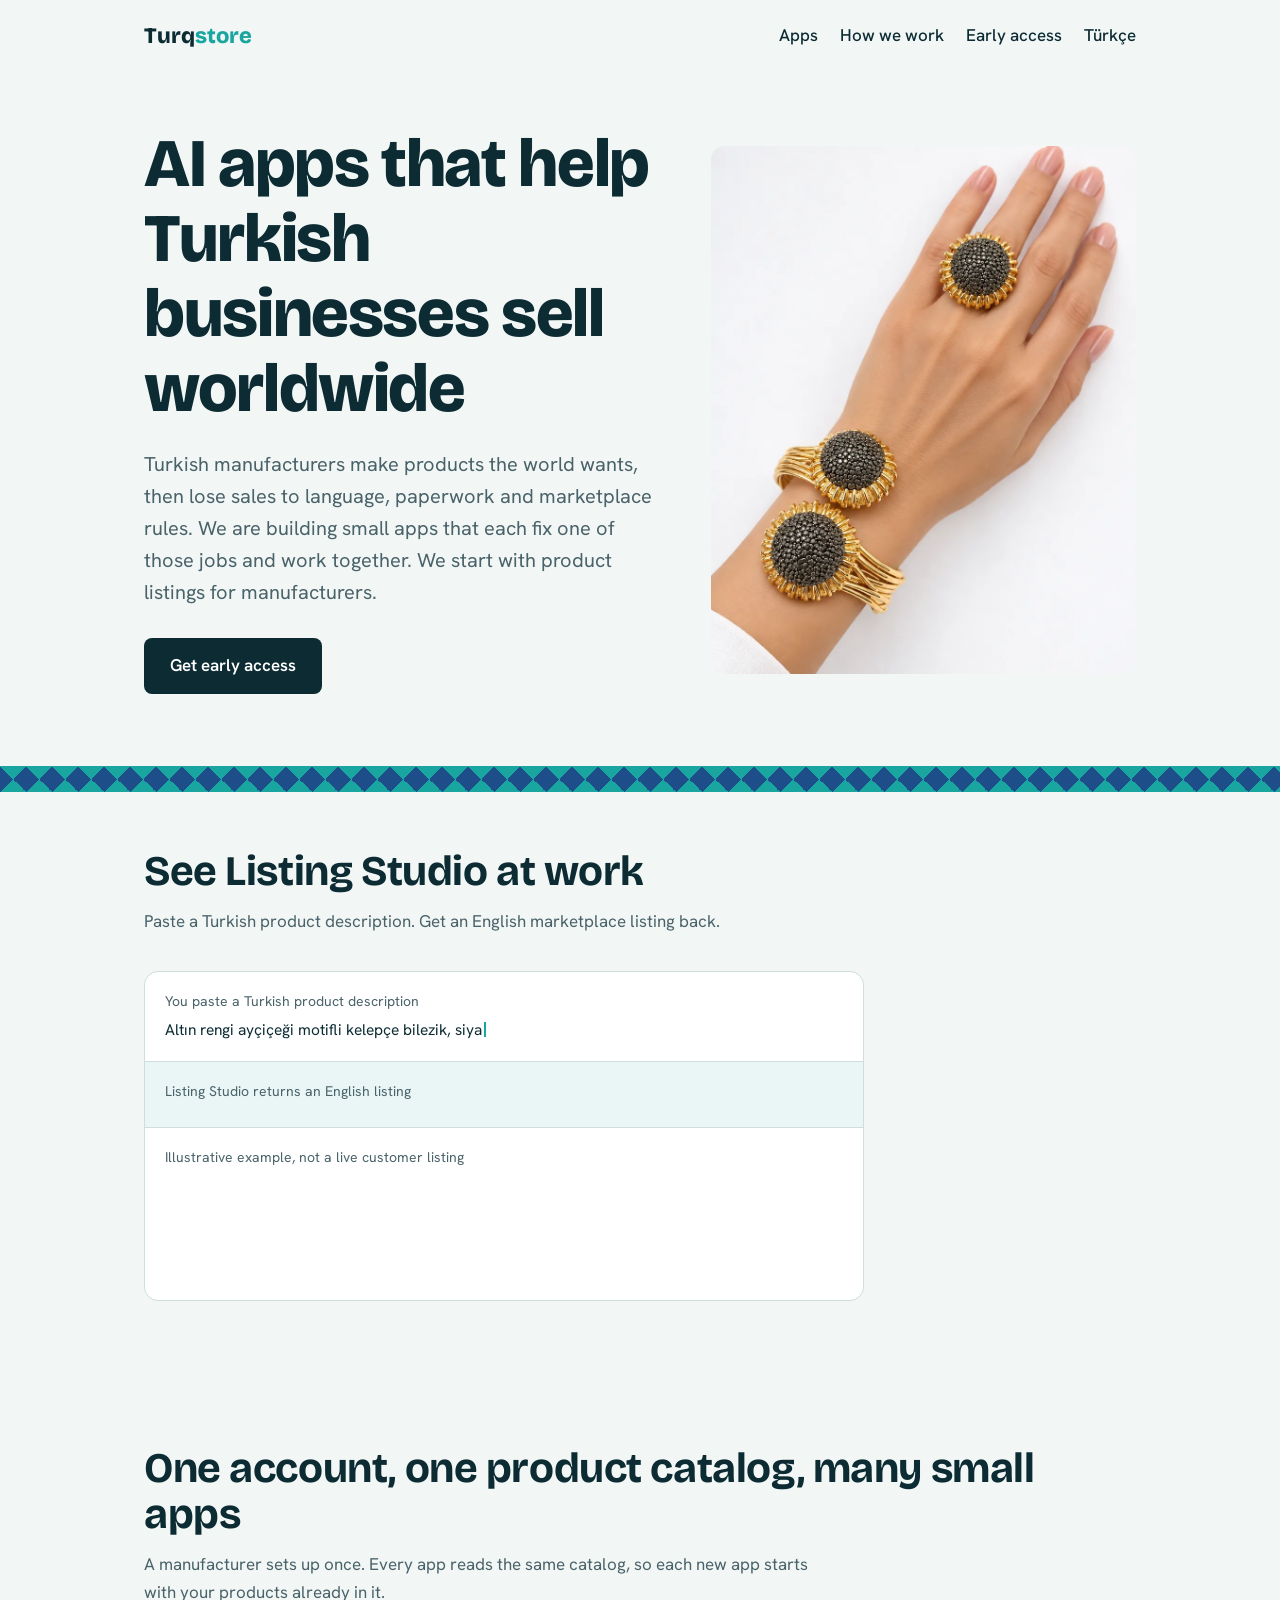
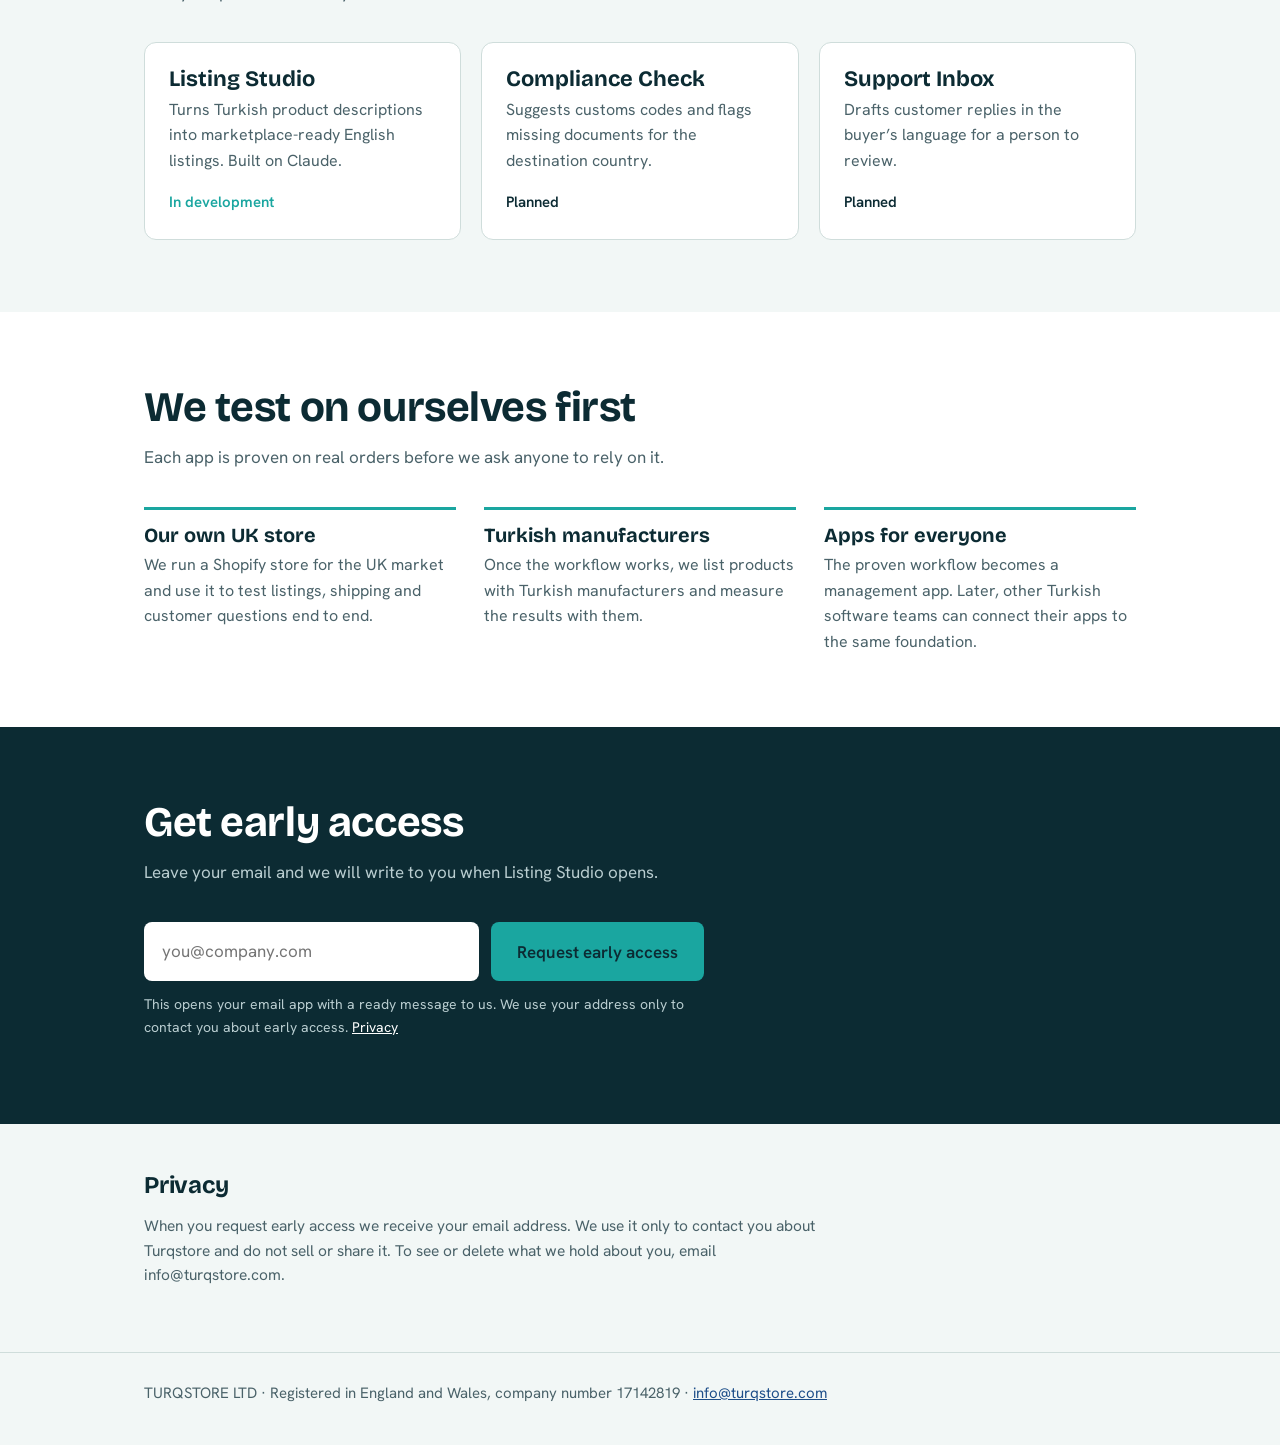
==== commit 4dc3a202: "Startup başvuru CF" ====
--- a/index.html
+++ b/index.html
@@ -3,8 +3,8 @@
 <head>
 <meta charset="utf-8">
 <meta name="viewport" content="width=device-width, initial-scale=1">
-<title>Turqstore – AI apps that take Turkish products to the world</title>
-<meta name="description" content="Turqstore builds small, connected AI apps for Turkish manufacturers who want to sell abroad. First app: Listing Studio.">
+<title>Turqstore – AI apps that help Turkish businesses sell worldwide</title>
+<meta name="description" content="Turqstore builds small, connected AI apps that help Turkish businesses sell abroad. We start with product listings for manufacturers: Listing Studio.">
 <link rel="canonical" href="https://turqstore.com/">
 <link rel="alternate" hreflang="en" href="https://turqstore.com/">
 <link rel="alternate" hreflang="tr" href="https://turqstore.com/tr/">
@@ -41,6 +41,13 @@
 .demo .out strong{font-family:"Bricolage Grotesque",sans-serif;font-size:17px;display:block;margin-bottom:6px}
 .tiles{height:26px;background:
  conic-gradient(from 45deg at 50% 50%,var(--tile) 0 25%,var(--teal) 0 50%,var(--tile) 0 75%,var(--teal) 0) 0 0/26px 26px}
+.photo{margin:0}
+.photo img{display:block;width:100%;height:auto;max-height:640px;object-fit:cover;border-radius:14px}
+#see{padding-top:56px}
+.demo{max-width:720px}
+.cur::after{content:"";display:inline-block;width:2px;height:1em;background:var(--teal);margin-left:2px;vertical-align:-2px;animation:b 1s steps(2) infinite}
+@keyframes b{50%{opacity:0}}
+@media(prefers-reduced-motion:reduce){.cur::after{animation:none}}
 section{padding:72px 0}
 h2{font-size:clamp(28px,4vw,42px);font-weight:700;letter-spacing:-.01em;margin-bottom:14px}
 .sub{color:var(--muted);max-width:40em;margin:0 0 36px}
@@ -78,19 +85,25 @@
 <main id="top">
 <div class="hero">
   <div>
-    <h1>AI apps that take Turkish products abroad</h1>
-    <p class="lead">Turkish manufacturers make products the world wants, then lose sales to language, paperwork and marketplace rules. We are building small apps that each fix one of those jobs and work together.</p>
+    <h1>AI apps that help Turkish businesses sell worldwide</h1>
+    <p class="lead">Turkish manufacturers make products the world wants, then lose sales to language, paperwork and marketplace rules. We are building small apps that each fix one of those jobs and work together. We start with product listings for manufacturers.</p>
     <a class="btn" href="#early-access">Get early access</a>
   </div>
-  <div class="demo" aria-label="Illustrative example of Listing Studio">
-    <div class="row"><small>You paste a Turkish product description</small><p>Ege pamuğu, %100 pamuk, el dokuması peştemal, 100x180 cm, saçaklı.</p></div>
-    <div class="row out"><small>Listing Studio returns an English listing</small><strong>Hand-Woven Turkish Cotton Peshtemal Towel, 100x180 cm, Fringed</strong><p>100% Aegean cotton, lightweight and quick-drying. Suggested customs heading: 6302 (to be confirmed with a customs broker).</p></div>
-    <div class="row"><small>Illustrative example, not a live customer listing</small></div>
-  </div>
+  <figure class="photo"><img src="[data-uri]" width="900" height="1119" alt="Gold-tone sunflower ring and cuff bracelet set with black stones, worn on a hand" fetchpriority="high"></figure>
 </div>
 </main>
 </div>
 <div class="tiles" role="presentation"></div>
+
+<section id="see"><div class="wrap">
+  <h2>See Listing Studio at work</h2>
+  <p class="sub">Paste a Turkish product description. Get an English marketplace listing back.</p>
+  <div class="demo" id="demo" aria-label="Listing Studio example">
+    <div class="row"><small>You paste a Turkish product description</small><p data-t>Altın rengi ayçiçeği motifli kelepçe bilezik, siyah taşlı kubbe.</p></div>
+    <div class="row out"><small>Listing Studio returns an English listing</small><strong data-t>Sunflower Cuff Bracelet, Gold-Tone with Black Stone Dome</strong><p data-t>Statement cuff with a domed sunflower centre set with black stones. Suggested customs heading: 7113 or 7117, depending on the metal (to be confirmed with a customs broker).</p></div>
+    <div class="row"><small>Illustrative example, not a live customer listing</small></div>
+  </div>
+</div></section>
 
 <section id="apps"><div class="wrap">
   <h2>One account, one product catalog, many small apps</h2>
@@ -138,5 +151,22 @@
   location.href='mailto:info@turqstore.com?subject='+encodeURIComponent('Early access request')+'&body='+encodeURIComponent('Please add me to the early access list: '+m);
 });
 </script>
+<script>
+(function(){
+ var d=document.getElementById('demo');
+ if(!d||matchMedia('(prefers-reduced-motion: reduce)').matches||!('IntersectionObserver' in window))return;
+ var els=[].slice.call(d.querySelectorAll('[data-t]')),txt=els.map(function(e){return e.textContent;});
+ d.style.minHeight=d.offsetHeight+'px';
+ els.forEach(function(e){e.textContent='';});
+ function type(i){
+  if(i>=els.length)return;
+  var e=els[i],t=txt[i],n=0;e.classList.add('cur');
+  (function s(){n+=2;e.textContent=t.slice(0,n);
+   if(n<t.length){setTimeout(s,i===0?28:16);}
+   else{e.classList.remove('cur');setTimeout(function(){type(i+1);},250);}})();
+ }
+ new IntersectionObserver(function(en,o){if(en[0].isIntersecting){o.disconnect();type(0);}},{threshold:.5}).observe(d);
+})();
+</script>
 </body>
 </html>
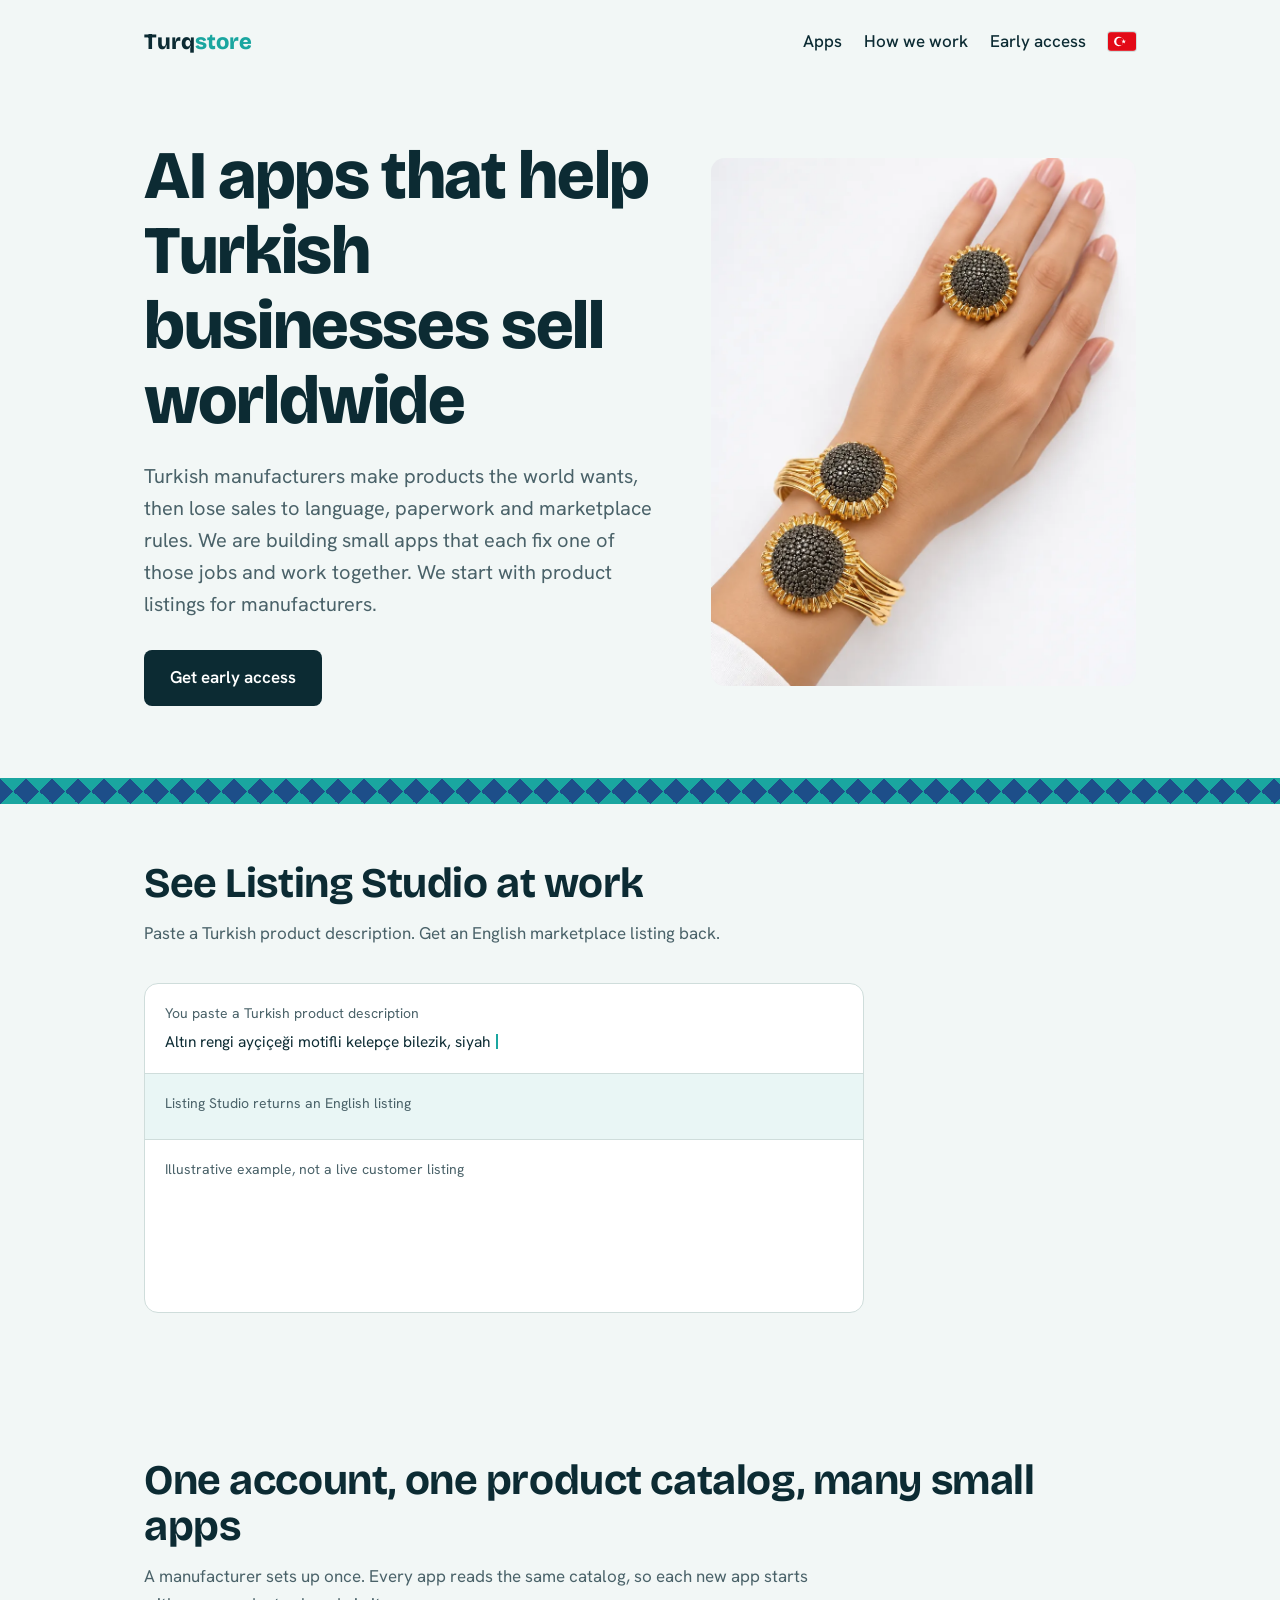
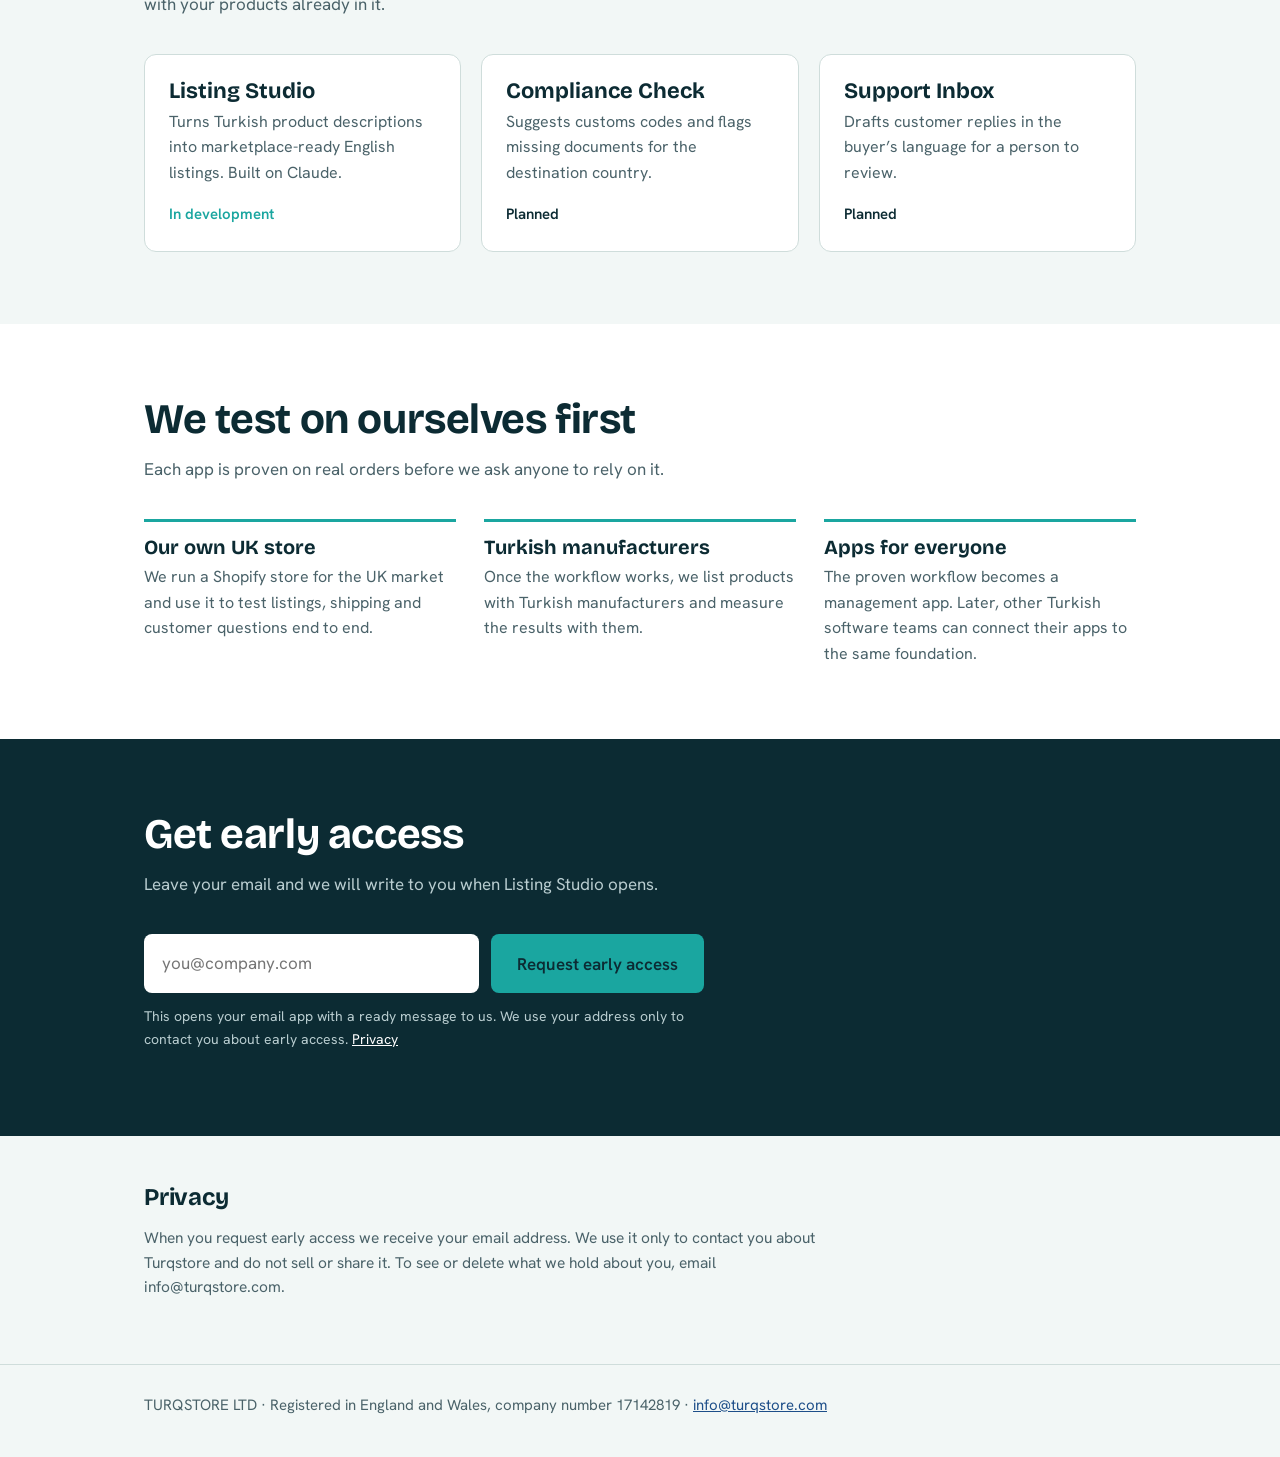
==== commit 2d5ffaf1: "10.59 Kısa Menü" ====
--- a/index.html
+++ b/index.html
@@ -22,10 +22,15 @@
 a{color:var(--tile)}
 :focus-visible{outline:3px solid var(--teal);outline-offset:3px}
 .wrap{max-width:1040px;margin:0 auto;padding:0 24px}
-header{display:flex;justify-content:space-between;align-items:center;padding:22px 0}
+header{display:flex;align-items:center;padding:22px 0;gap:22px}
+.logo{margin-right:auto}
+nav{display:flex;gap:22px;order:1}
+.lang{order:2;display:flex;line-height:0}
+.lang svg{display:block;border-radius:3px;box-shadow:0 0 0 1px var(--line)}
+.short{display:none}
 .logo{font:800 22px "Bricolage Grotesque",sans-serif;text-decoration:none;color:var(--ink)}
 .logo span{color:var(--teal)}
-nav a{margin-left:22px;color:var(--ink);text-decoration:none;font-weight:500}
+nav a{color:var(--ink);text-decoration:none;font-weight:500;padding:6px 0}
 nav a:hover{text-decoration:underline}
 .hero{display:grid;grid-template-columns:1.1fr .9fr;gap:48px;align-items:center;padding:56px 0 72px}
 h1{font-size:clamp(38px,6vw,68px);font-weight:800;letter-spacing:-.02em}
@@ -72,7 +77,7 @@
 #privacy h2{font-size:24px}
 #privacy p{max-width:44em;color:var(--muted);font-size:15.5px}
 footer{border-top:1px solid var(--line);padding:28px 0 40px;color:var(--muted);font-size:15px}
-@media(max-width:820px){.hero,.apps,.steps{grid-template-columns:1fr}nav a{margin-left:14px}.hero{padding-top:28px}}
+@media(max-width:820px){.hero,.apps,.steps{grid-template-columns:1fr}header{flex-wrap:wrap;gap:12px 0;padding:16px 0}.lang{order:1}nav{order:2;flex-basis:100%;gap:28px}.full{display:none}.short{display:inline}.hero{padding-top:28px}}
 @media(prefers-reduced-motion:reduce){html{scroll-behavior:auto}}
 </style>
 </head>
@@ -80,7 +85,8 @@
 <div class="wrap">
 <header>
   <a class="logo" href="#top">Turq<span>store</span></a>
-  <nav aria-label="Main"><a href="#apps">Apps</a><a href="#how">How we work</a><a href="#early-access">Early access</a><a href="/tr/" hreflang="tr" lang="tr">Türkçe</a></nav>
+  <nav aria-label="Main"><a href="#apps">Apps</a><a href="#how"><span class="full">How we work</span><span class="short">How</span></a><a href="#early-access"><span class="full">Early access</span><span class="short">Early</span></a></nav>
+  <a class="lang" href="/tr/" hreflang="tr" lang="tr" aria-label="Türkçe" title="Türkçe"><svg width="28" height="19" viewBox="0 0 30 20" aria-hidden="true"><rect width="30" height="20" fill="#E30A17"/><circle cx="11.5" cy="10" r="5" fill="#fff"/><circle cx="12.9" cy="10" r="4" fill="#E30A17"/><polygon points="16.8,7.4 17.42,9.15 19.27,9.2 17.8,10.32 18.33,12.1 16.8,11.05 15.27,12.1 15.8,10.32 14.33,9.2 16.18,9.15" fill="#fff"/></svg></a>
 </header>
 <main id="top">
 <div class="hero">
